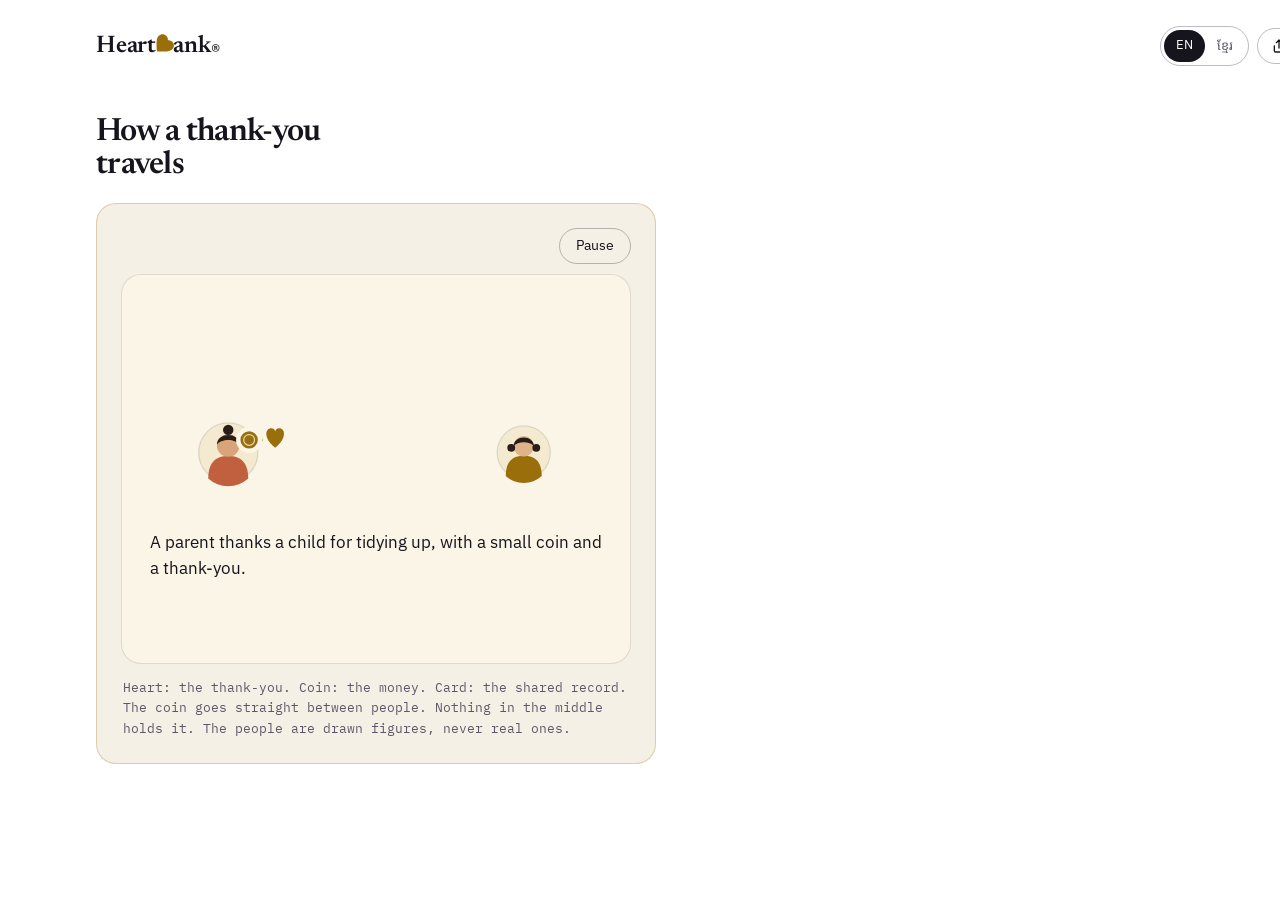
==== Explainer.html @ d4353506 "drawing: the explainer tells one family's story, ends on the app link, says the figures are drawn, a" ====
<!doctype html>
<html lang="en" data-theme="light">
<head>
<meta charset="utf-8">
<meta name="viewport" content="width=1440">
<meta name="googlebot" content="noindex,nofollow"><meta name="bingbot" content="noindex,nofollow">
<link rel="stylesheet" href="https://fonts.googleapis.com/css2?family=Newsreader:opsz,wght@6..72,500;6..72,600&family=IBM+Plex+Sans:wght@400;500;600&family=IBM+Plex+Mono:wght@400;500&family=Noto+Sans+Khmer:wght@400;500;600&display=swap">
<link rel="stylesheet" href="board.css?v=cb40500e">
<style>[hidden]{display:none!important}</style>
<title>heartbank.org landing (en, light, desk)</title>
</head>
<body>
<div class="board desk"><header><div class="wordmark">Heart<svg viewBox="0 0 24 24" aria-hidden="true"><path fill="currentColor" d="M3.9743 20.0257L3.8824 18.0670C3.5430 11.1232 3.3167 6.5411 5.9896 3.8683C8.1675 1.6904 11.5899 1.6904 13.7678 3.8683C14.9981 5.0986 15.6062 6.8523 15.4719 8.5281C17.1477 8.3938 18.9014 9.0019 20.1317 10.2322C22.3096 12.4101 22.3096 15.8325 20.1317 18.0104C17.4589 20.6833 12.8768 20.4570 5.9260 20.1247L3.9743 20.0257Z"/></svg>ank<sup>®</sup></div><div class="tools"><div class="seg"><span class="on">EN</span><span class="km">ខ្មែរ</span></div><span class="share"><svg viewBox="0 0 24 24" aria-hidden="true"><path d="M12 3v12M12 3l-4 4M12 3l4 4M5 12v7a2 2 0 0 0 2 2h10a2 2 0 0 0 2-2v-7" fill="none" stroke="currentColor" stroke-width="2" stroke-linecap="round" stroke-linejoin="round"/></svg><span class="lbl">Share</span></span></div></header><section class="intro" style="padding:24px 0 8px;display:block"><h1 class="" style="font-size:2rem">How a thank-you travels</h1><div class="art" style="max-width:560px;margin-top:20px"><figure class="exp" data-explainer data-lang="en"><div class="exp-ctl"><button type="button" class="exp-btn" data-toggle data-l-play="Play" data-l-pause="Pause" data-l-replay="Play again">Play</button></div><div class="poster"><div class="exp-stage"><svg viewBox="0 0 520 230" role="img" aria-label="A parent, a child, a grandparent and a fourth person: a coin and a heart pass between them while a shared card records the thanks."><defs><marker id="ar4" viewBox="0 0 10 10" refX="8" refY="5" markerWidth="7" markerHeight="7" orient="auto"><path d="M0 0L10 5L0 10Z" fill="var(--accent)"/></marker></defs><g transform="translate(90 172) scale(1.0)"><circle cx="0" cy="0" r="34" fill="var(--surface-2)" stroke="var(--line)" stroke-width="1.5"/><path d="M-23 30 C-23 10 -13 4 0 4 C13 4 23 10 23 30 A34 34 0 0 1 -23 30 Z" fill="#c0603f"/><circle cx="0" cy="-8" r="13" fill="#d9a47a"/><path d="M-13 -9 C-13 -24 13 -24 13 -9 C8 -16 -8 -16 -13 -9 Z" fill="#2a1d17"/><circle cx="0" cy="-26" r="6" fill="#2a1d17"/></g><g transform="translate(430 172) scale(0.9)"><circle cx="0" cy="0" r="34" fill="var(--surface-2)" stroke="var(--line)" stroke-width="1.5"/><path d="M-23 30 C-23 10 -13 4 0 4 C13 4 23 10 23 30 A34 34 0 0 1 -23 30 Z" fill="var(--accent)"/><circle cx="0" cy="-8" r="13" fill="#e0b48a"/><path d="M-13 -8 C-13 -23 13 -23 13 -8 C8 -15 -8 -15 -13 -8 Z" fill="#2a1d17"/><circle cx="-16" cy="-6" r="5" fill="#2a1d17"/><circle cx="16" cy="-6" r="5" fill="#2a1d17"/></g><g transform="translate(260 44) scale(1.0)"><circle cx="0" cy="0" r="34" fill="var(--surface-2)" stroke="var(--line)" stroke-width="1.5"/><path d="M-23 30 C-23 10 -13 4 0 4 C13 4 23 10 23 30 A34 34 0 0 1 -23 30 Z" fill="#4f7a62"/><circle cx="0" cy="-8" r="13" fill="#b98a63"/><path d="M-13 -7 C-14 -24 14 -24 13 -7 C9 -15 -9 -15 -13 -7 Z" fill="#c9c4c0"/></g><g transform="translate(480 44) scale(0.95)"><circle cx="0" cy="0" r="34" fill="var(--surface-2)" stroke="var(--line)" stroke-width="1.5"/><path d="M-23 30 C-23 10 -13 4 0 4 C13 4 23 10 23 30 A34 34 0 0 1 -23 30 Z" fill="#6b5b95"/><circle cx="0" cy="-8" r="13" fill="#c99a6e"/><path d="M-13 -9 C-13 -24 13 -24 13 -9 C8 -16 -8 -16 -13 -9 Z" fill="#2a1d17"/><circle cx="0" cy="-26" r="6" fill="#2a1d17"/></g><path d="M128 158 C190 128 330 128 392 158" fill="none" stroke="var(--accent)" stroke-width="3" stroke-linecap="round" opacity=".3" marker-end="url(#ar4)"/><g transform="translate(260 204)"><rect x="-46" y="-17" width="92" height="34" rx="8" fill="var(--bg)" stroke="var(--accent)" stroke-width="2"/><line x1="-32" y1="-4" x2="6" y2="-4" stroke="var(--accent)" stroke-width="3" stroke-linecap="round"/><line x1="-32" y1="7" x2="-8" y2="7" stroke="var(--line-strong)" stroke-width="3" stroke-linecap="round"/><path transform="translate(26 1) scale(0.85)" d="M0 8 C-9 1 -8 -7 -3 -7 C-1 -7 0 -5.5 0 -4.5 C0 -5.5 1 -7 3 -7 C8 -7 9 1 0 8Z" fill="var(--accent)"/></g><path d="M412 142 C384 112 346 84 308 62" fill="none" stroke="var(--accent)" stroke-width="3" stroke-linecap="round" opacity=".3" marker-end="url(#ar4)"/><path d="M312 44 C346 30 380 30 408 44" fill="none" stroke="var(--accent)" stroke-width="3" stroke-linecap="round" opacity="1" marker-end="url(#ar4)"/><circle cx="393" cy="44" r="15" fill="var(--surface)"/><circle cx="423" cy="41" r="15" fill="var(--surface)"/><path d="M393 34 A10 10 0 0 0 393 54 Z" fill="var(--accent)"/><path transform="translate(423 41) scale(1.5)" d="M0 8 C-9 1 -8 -7 -3 -7 C-1 -7 0 -5.5 0 -4.5 C0 -5.5 1 -7 3 -7 C8 -7 9 1 0 8Z" fill="var(--accent)"/></svg></div><template><svg viewBox="0 0 520 230" role="img" aria-label="A parent, a child, a grandparent and a fourth person: a coin and a heart pass between them while a shared card records the thanks."><defs><marker id="arA" viewBox="0 0 10 10" refX="8" refY="5" markerWidth="7" markerHeight="7" orient="auto"><path d="M0 0L10 5L0 10Z" fill="var(--accent)"/></marker></defs><g transform="translate(90 172) scale(1.0)"><circle cx="0" cy="0" r="34" fill="var(--surface-2)" stroke="var(--line)" stroke-width="1.5"/><path d="M-23 30 C-23 10 -13 4 0 4 C13 4 23 10 23 30 A34 34 0 0 1 -23 30 Z" fill="#c0603f"/><circle cx="0" cy="-8" r="13" fill="#d9a47a"/><path d="M-13 -9 C-13 -24 13 -24 13 -9 C8 -16 -8 -16 -13 -9 Z" fill="#2a1d17"/><circle cx="0" cy="-26" r="6" fill="#2a1d17"/></g><g transform="translate(430 172) scale(0.9)"><circle cx="0" cy="0" r="34" fill="var(--surface-2)" stroke="var(--line)" stroke-width="1.5"/><path d="M-23 30 C-23 10 -13 4 0 4 C13 4 23 10 23 30 A34 34 0 0 1 -23 30 Z" fill="var(--accent)"/><circle cx="0" cy="-8" r="13" fill="#e0b48a"/><path d="M-13 -8 C-13 -23 13 -23 13 -8 C8 -15 -8 -15 -13 -8 Z" fill="#2a1d17"/><circle cx="-16" cy="-6" r="5" fill="#2a1d17"/><circle cx="16" cy="-6" r="5" fill="#2a1d17"/></g><g data-id="elder" opacity="0"><g transform="translate(260 44) scale(1.0)"><circle cx="0" cy="0" r="34" fill="var(--surface-2)" stroke="var(--line)" stroke-width="1.5"/><path d="M-23 30 C-23 10 -13 4 0 4 C13 4 23 10 23 30 A34 34 0 0 1 -23 30 Z" fill="#4f7a62"/><circle cx="0" cy="-8" r="13" fill="#b98a63"/><path d="M-13 -7 C-14 -24 14 -24 13 -7 C9 -15 -9 -15 -13 -7 Z" fill="#c9c4c0"/></g></g><g data-id="friend" opacity="0"><g transform="translate(480 44) scale(0.95)"><circle cx="0" cy="0" r="34" fill="var(--surface-2)" stroke="var(--line)" stroke-width="1.5"/><path d="M-23 30 C-23 10 -13 4 0 4 C13 4 23 10 23 30 A34 34 0 0 1 -23 30 Z" fill="#6b5b95"/><circle cx="0" cy="-8" r="13" fill="#c99a6e"/><path d="M-13 -9 C-13 -24 13 -24 13 -9 C8 -16 -8 -16 -13 -9 Z" fill="#2a1d17"/><circle cx="0" cy="-26" r="6" fill="#2a1d17"/></g></g><path data-id="pA" d="M128 158 C190 128 330 128 392 158" fill="none" stroke="var(--accent)" stroke-width="3" stroke-linecap="round" marker-end="url(#arA)" opacity="0"/><path data-id="pB" d="M412 142 C384 112 346 84 308 62" fill="none" stroke="var(--accent)" stroke-width="3" stroke-linecap="round" marker-end="url(#arA)" opacity="0"/><path data-id="pC" d="M312 44 C346 30 380 30 408 44" fill="none" stroke="var(--accent)" stroke-width="3" stroke-linecap="round" marker-end="url(#arA)" opacity="0"/><g data-id="card" opacity="0" transform="translate(260 204)"><rect x="-46" y="-17" width="92" height="34" rx="8" fill="var(--bg)" stroke="var(--accent)" stroke-width="2"/><line data-id="ln1" x1="-32" y1="-4" x2="6" y2="-4" stroke="var(--accent)" stroke-width="3" stroke-linecap="round" opacity="0"/><line data-id="ln2" x1="-32" y1="7" x2="-8" y2="7" stroke="var(--line-strong)" stroke-width="3" stroke-linecap="round" opacity="0"/><g data-id="cardHeart" opacity="0" transform="translate(26 1) scale(0)"><path transform="translate(0 0) scale(1.0)" d="M0 8 C-9 1 -8 -7 -3 -7 C-1 -7 0 -5.5 0 -4.5 C0 -5.5 1 -7 3 -7 C8 -7 9 1 0 8Z" fill="var(--accent)"/></g></g><g data-id="trav1" opacity="0"><circle cx="-15" cy="0" r="15" fill="var(--surface)"/><circle cx="15" cy="-3" r="15" fill="var(--surface)"/><circle cx="-15" cy="0" r="10" fill="var(--accent)"/><circle cx="-15" cy="0" r="6.2" fill="none" stroke="var(--accent-ink)" stroke-width="1.4" opacity=".7"/><path transform="translate(15 -3) scale(1.5)" d="M0 8 C-9 1 -8 -7 -3 -7 C-1 -7 0 -5.5 0 -4.5 C0 -5.5 1 -7 3 -7 C8 -7 9 1 0 8Z" fill="var(--accent)"/></g><g data-id="trav2" opacity="0"><circle cx="-15" cy="0" r="15" fill="var(--surface)"/><circle cx="15" cy="-3" r="15" fill="var(--surface)"/><path d="M-15 -10 A10 10 0 0 0 -15 10 Z" fill="var(--accent)"/><path transform="translate(15 -3) scale(1.5)" d="M0 8 C-9 1 -8 -7 -3 -7 C-1 -7 0 -5.5 0 -4.5 C0 -5.5 1 -7 3 -7 C8 -7 9 1 0 8Z" fill="var(--accent)"/></g><path data-id="halfR" opacity="0" d="M0 -10 A10 10 0 0 1 0 10 Z" fill="var(--accent)"/></svg></template><div class="exp-caps" aria-hidden="true"><span data-cap class="">A parent thanks a child for tidying up, with a small coin and a thank-you.</span><span data-cap class="">The thanks is written in a shared record.</span><span data-cap class="">The child keeps half and passes half on to a grandparent.</span><span data-cap class="">The thanks moves on to someone new. Thanks keep moving.</span></div><a class="exp-end" data-end href="https://thank.heartbank.org/">Open B-Treasury App &rarr;</a></div><p class="note exp-legend">Heart: the thank-you. Coin: the money. Card: the shared record. The coin goes straight between people. Nothing in the middle holds it. The people are drawn figures, never real ones.</p><ol class="sr"><li>A parent thanks a child for tidying up, with a small coin and a thank-you.</li><li>The thanks is written in a shared record.</li><li>The child keeps half and passes half on to a grandparent.</li><li>The thanks moves on to someone new. Thanks keep moving.</li></ol><style>
.exp{margin:0}
.exp-stage svg{width:100%;height:auto;display:block}
.exp-caps{display:none;position:relative;min-height:3.4em;margin-top:6px}
.exp.is-live .exp-caps{display:block}
.exp-caps span{position:absolute;left:0;right:0;top:0;opacity:0;font-size:1.05rem;color:var(--ink)}
.exp-ctl{display:none;margin:0 0 10px;text-align:right}
.exp.is-live .exp-ctl{display:block}
.exp-legend{margin:14px 2px 0}
.exp-end{display:inline-block;margin-top:6px;color:var(--accent);font-weight:600;text-decoration:underline;text-underline-offset:3px}
.exp-btn{font:inherit;font-size:.85rem;color:var(--ink);background:none;border:1px solid var(--line-strong);border-radius:var(--r-pill);padding:6px 16px;cursor:pointer}
.exp .sr{position:absolute;width:1px;height:1px;overflow:hidden;clip:rect(0 0 0 0);white-space:nowrap}
@media (prefers-reduced-motion:reduce){.exp-caps,.exp-ctl{display:none!important}}
</style><script>
(function(){var root=document.querySelector('[data-explainer]');if(!root)return;
var stage=root.querySelector('.exp-stage'),tpl=root.querySelector('template'),caps=[].slice.call(root.querySelectorAll('[data-cap]')),btn=root.querySelector('[data-toggle]'),en=root.querySelector('[data-end]');
var q=new URLSearchParams(location.search),fixed=q.has('t')?parseFloat(q.get('t')):null,END=26,
reduce=window.matchMedia&&matchMedia('(prefers-reduced-motion: reduce)').matches;
if(reduce&&fixed===null)return; /* the static frame already in the markup IS the reduced-motion frame */
stage.innerHTML=tpl.innerHTML;root.classList.add('is-live');var svg=stage.firstElementChild;
var $=function(i){return svg.querySelector('[data-id="'+i+'"]')},pA=$('pA'),pB=$('pB'),pC=$('pC'),LA=pA.getTotalLength(),LB=pB.getTotalLength(),LC=pC.getTotalLength();
var cl=function(x){return x<0?0:x>1?1:x},ez=function(u){return u<.5?2*u*u:1-Math.pow(-2*u+2,2)/2},P=function(t,a,b){return ez(cl((t-a)/(b-a)))};
var pt=function(p,L,u){var s=p.getPointAtLength(L*u);return[s.x,s.y]},mv=function(e,x,y,s){e.setAttribute('transform','translate('+x+' '+y+')'+(s?' scale('+s+')':''))},op=function(e,v){e.setAttribute('opacity',v)};
var drawn=function(e,L,u,o){e.style.strokeDasharray=L;e.style.strokeDashoffset=L*(1-u);if(e.hasAttribute('marker-end'))e.setAttribute('marker-end',u>.97?'url(#arA)':'none');op(e,u>0?(o==null?1:o):0)};
var O1=pt(pA,LA,1),B0=pt(pB,LB,0),KEEP=[492,169];
var T=[[0, 6], [6, 11], [11, 18], [18, 26]];
function render(t){
 op($('elder'),P(t,11,12));op($('friend'),P(t,18,19));
 drawn(pA,LA,P(t,1,4),t<11?1:1-.7*P(t,11,12));
 drawn(pB,LB,P(t,12.5,16),t<18?1:1-.7*P(t,18,19));
 drawn(pC,LC,P(t,19,22.5));
 var tr1=$('trav1');if(t>=1&&t<12){var a=pt(pA,LA,P(t,1,4));mv(tr1,a[0],a[1]);op(tr1,1)}else op(tr1,0);
 var tr2=$('trav2'),hr=$('halfR');
 if(t>=12){var x,y;
  if(t<12.5){var u=P(t,12,12.5);x=O1[0]+(B0[0]-O1[0])*u;y=O1[1]+(B0[1]-O1[1])*u}
  else if(t<16){var b=pt(pB,LB,P(t,12.5,16));x=b[0];y=b[1]}
  else if(t<19){var e=pt(pB,LB,1);x=e[0];y=e[1]}
  else{var c=pt(pC,LC,P(t,19,22.5));x=c[0];y=c[1]}
  mv(tr2,x,y);op(tr2,1);
  var k=P(t,12.5,14),sx=O1[0]-15,sy=O1[1];mv(hr,sx+(KEEP[0]-sx)*k,sy+(KEEP[1]-sy)*k,1+.1*k);op(hr,1)}
 else{op(tr2,0);op(hr,0)}
 if(en){var v=P(t,24,25);en.style.opacity=v;en.style.visibility=v>0?'visible':'hidden'}
 op($('card'),P(t,6,7));drawn($('ln1'),38,P(t,7,8.3));drawn($('ln2'),24,P(t,8.3,9.3));
 var h=P(t,9.5,10.3),ch=$('cardHeart');ch.setAttribute('transform','translate(26 1) scale('+(.85*h)+')');op(ch,h);
 caps.forEach(function(c,i){var s=T[i],o=Math.min(P(t,s[0],s[0]+.5),i===T.length-1?1:1-P(t,s[1]-.5,s[1]));c.style.opacity=t>=s[0]&&t<=s[1]?o:0});
}
var lbl=function(k){return btn.getAttribute('data-l-'+k)};
if(fixed!==null){render(fixed);if(btn)btn.hidden=true;return}
var t0=0,raf=0,last=0,playing=false;
function tick(now){if(!playing)return;var t=(now-last)/1000+t0;if(t>=END){t=END;playing=false;btn.textContent=lbl('replay')}render(t);if(playing)raf=requestAnimationFrame(tick);else t0=t}
function start(from){t0=from;last=performance.now();playing=true;btn.textContent=lbl('pause');raf=requestAnimationFrame(tick)}
btn.addEventListener('click',function(){if(playing){playing=false;cancelAnimationFrame(raf);t0=Math.min(END,(performance.now()-last)/1000+t0);btn.textContent=lbl('play')}else start(t0>=END?0:t0)});
render(0);btn.textContent=lbl('play');
if('IntersectionObserver' in window){var io=new IntersectionObserver(function(es){if(es[0].isIntersecting&&!playing&&t0===0){start(0);io.disconnect()}},{threshold:.55});io.observe(root)}else start(0);
})();
</script></figure></div></section></div>
</body>
</html>
---- board.css ----
:root{
  --bg:#ffffff; --surface:#faf5e6; --surface-2:#f3ead0; --line:rgba(20,16,30,.12); --line-strong:rgba(20,16,30,.28);
  --ink:#16141c; --ink-dim:#5b5766; --accent:#9a6f0b; --accent-ink:#ffffff; --wash:rgba(154,111,11,.10); --edge:rgba(154,111,11,.28);
  --font-display:"Newsreader",Georgia,serif; --font-text:"IBM Plex Sans",ui-sans-serif,system-ui,sans-serif;
  --font-mono:"IBM Plex Mono",ui-monospace,Menlo,monospace; --font-khmer:"Noto Sans Khmer",sans-serif;
  --r-card:1.25rem; --r-control:1rem; --r-pill:999px;
}
[data-theme="dark"]{
  --bg:#0a0a0f; --surface:#17171d; --surface-2:#22222a; --line:rgba(255,255,255,.14); --line-strong:rgba(255,255,255,.32);
  --ink:#f4f2f8; --ink-dim:#b4b0c0; --accent:#f0b429; --accent-ink:#16141c; --wash:rgba(240,180,41,.10); --edge:rgba(240,180,41,.32);
}
*{box-sizing:border-box}
html,body{margin:0}
body{background:var(--bg);color:var(--ink);font-family:var(--font-text);font-size:16px;line-height:1.6;-webkit-font-smoothing:antialiased}
.km{font-family:var(--font-khmer),var(--font-text);line-height:1.7}
.board{width:var(--w);margin:0 auto;padding:0 var(--pad);background:var(--bg)}
.desk{--w:1440px;--pad:96px} .phone{--w:390px;--pad:20px}
header{display:flex;align-items:center;justify-content:space-between;padding:26px 0;gap:12px}
.wordmark{font-family:var(--font-display);font-weight:600;font-size:1.5rem;white-space:nowrap;letter-spacing:-.01em;
  --emblem-cap:.66em;--emblem-size:calc(var(--emblem-cap)*1.1);--emblem-box:calc(var(--emblem-size)/.7534)}
.wordmark svg{width:var(--emblem-box);height:var(--emblem-box);color:var(--accent);vertical-align:baseline;
  margin-top:calc(var(--emblem-box)*-.09312);margin-bottom:calc(var(--emblem-box)*-.15333);
  margin-left:calc(var(--emblem-box)*-.15343 + 1px);margin-right:calc(var(--emblem-box)*-.09312 - 1px)}
.wordmark sup{font-size:.72em;font-weight:500;vertical-align:-.27em;margin-left:.05em;line-height:0}
.tools{display:flex;gap:8px;align-items:center}
.seg{display:inline-flex;border:1px solid var(--line-strong);border-radius:var(--r-pill);padding:3px;font-size:.8rem}
.seg span{padding:5px 12px;border-radius:var(--r-pill);color:var(--ink-dim)}
.seg span.on{background:var(--ink);color:var(--bg)}
h1{font-family:var(--font-display);font-weight:600;letter-spacing:-.022em;line-height:1.05;margin:0}
.desk h1{font-size:4.2rem;max-width:15ch} .phone h1{font-size:2.5rem}
.km h1,h1.km{letter-spacing:0;line-height:1.35} .desk h1.km{font-size:3.3rem;max-width:18ch} .phone h1.km{font-size:2rem}
h2{font-family:var(--font-display);font-weight:600;font-size:1.9rem;letter-spacing:-.01em;margin:0 0 20px}
h2.km{font-size:1.7rem;letter-spacing:0}
.lede{color:var(--ink-dim);font-size:1.2rem;max-width:44ch;margin:22px 0 0}
.phone .lede{font-size:1.05rem}
.btn{display:inline-block;background:var(--accent);color:var(--accent-ink);border-radius:var(--r-control);padding:15px 28px;font-weight:600;font-size:1.05rem}
.note{color:var(--ink-dim);font-family:var(--font-mono);font-size:.8rem;margin:12px 0 0}
section{padding:56px 0;border-top:1px solid var(--line)}
.intro{padding:40px 0 64px;border:0}
.desk .intro{display:grid;grid-template-columns:1.1fr .9fr;gap:56px;align-items:center}
.intro .art{border:1px solid var(--edge);background:var(--wash);border-radius:var(--r-card);padding:24px}
.poster{border:1px solid var(--line);background:var(--surface);border-radius:var(--r-card);padding:28px;display:flex;flex-direction:column;gap:20px}
.poster svg{width:100%;height:auto;display:block}
.steps{display:grid;gap:14px}.desk .steps{grid-template-columns:repeat(3,1fr)}
.step{position:relative;font-size:1.05rem;color:var(--ink-dim);border:1px solid var(--line);border-radius:var(--r-card);background:var(--surface);padding:18px 18px 22px}
.step svg{width:100%;height:auto;display:block;margin-bottom:10px}
.step b{position:absolute;top:12px;left:18px;color:var(--accent);font-family:var(--font-display);font-weight:600;font-size:3rem;line-height:1}
.foot-row{display:flex;justify-content:space-between;align-items:center;gap:16px;flex-wrap:wrap;margin:0 0 22px}
.foot-row p{margin:0}
.who{font-size:1rem}
.cols{display:grid;gap:16px}.desk .cols{grid-template-columns:repeat(3,1fr);gap:24px}.desk .cols4{grid-template-columns:repeat(4,1fr);gap:20px}
.nw{white-space:nowrap}
.sm{font-size:.45em;font-weight:500;vertical-align:.75em;margin-left:.05em;line-height:0}
.spot{width:100%;height:84px;display:block;margin:0 0 14px;background:var(--wash);border-radius:var(--r-control)}
.stl{font-family:var(--font-mono);font-size:.75rem;letter-spacing:.06em;text-transform:uppercase;color:var(--ink-dim);margin:0 0 14px}
.btn2{display:inline-block;border:1px solid var(--line-strong);border-radius:var(--r-control);padding:14px 24px;font-weight:600}
.toast{display:inline-block;background:var(--ink);color:var(--bg);border-radius:var(--r-pill);padding:10px 20px;font-weight:500}
.share{display:inline-flex;align-items:center;gap:7px;border:1px solid var(--line-strong);border-radius:var(--r-pill);padding:6px 13px;font-size:.85rem;color:var(--ink)}
.share svg{width:16px;height:16px;flex:none}
.phone .share{padding:7px 9px}.phone .share .lbl{display:none}
.card{border:1px solid var(--line);border-radius:var(--r-card);padding:22px;background:var(--surface)}
.card h3{font-family:var(--font-display);font-size:1.3rem;margin:0 0 6px;font-weight:600}
.card p{margin:0;color:var(--ink-dim)}
.ben{display:grid;gap:14px;margin:0;padding:0;list-style:none}
.ben li{padding:18px 20px;border-left:3px solid var(--accent);background:var(--wash);border-radius:0 var(--r-control) var(--r-control) 0;font-size:1.1rem}
.mono{font-family:var(--font-mono)}
.tag{display:inline-block;font-family:var(--font-mono);font-size:.72rem;letter-spacing:.06em;text-transform:uppercase;border:1px dashed var(--line-strong);border-radius:var(--r-pill);padding:3px 10px;color:var(--ink-dim)}
a.link{color:var(--accent);text-decoration:underline;text-underline-offset:3px}
footer{border-top:1px solid var(--line);padding:36px 0 56px;color:var(--ink-dim);font-size:.9rem}
footer p{margin:0 0 14px}
.sb{display:grid;gap:20px}.desk .sb{grid-template-columns:repeat(2,1fr)}
.sb figure{margin:0;border:1px solid var(--line);border-radius:var(--r-card);padding:16px;background:var(--surface)}
.sb figcaption{margin-top:10px;color:var(--ink-dim);font-size:.95rem}
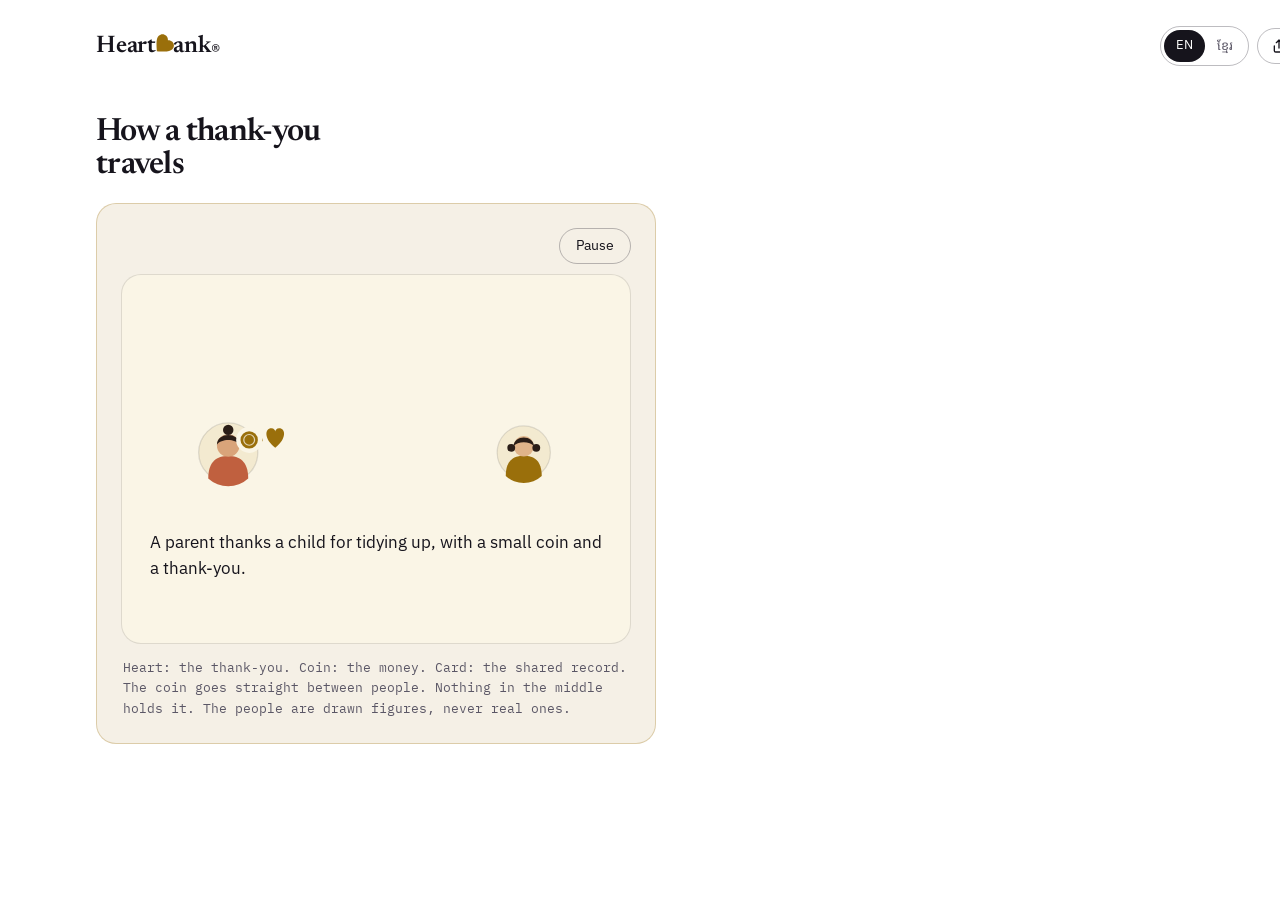
==== commit 396cde0a: "drawing: the app link and the play button share one row above the inner card; room for a three-line " ====
--- a/Explainer.html
+++ b/Explainer.html
@@ -10,16 +10,17 @@
 <title>heartbank.org landing (en, light, desk)</title>
 </head>
 <body>
-<div class="board desk"><header><div class="wordmark">Heart<svg viewBox="0 0 24 24" aria-hidden="true"><path fill="currentColor" d="M3.9743 20.0257L3.8824 18.0670C3.5430 11.1232 3.3167 6.5411 5.9896 3.8683C8.1675 1.6904 11.5899 1.6904 13.7678 3.8683C14.9981 5.0986 15.6062 6.8523 15.4719 8.5281C17.1477 8.3938 18.9014 9.0019 20.1317 10.2322C22.3096 12.4101 22.3096 15.8325 20.1317 18.0104C17.4589 20.6833 12.8768 20.4570 5.9260 20.1247L3.9743 20.0257Z"/></svg>ank<sup>®</sup></div><div class="tools"><div class="seg"><span class="on">EN</span><span class="km">ខ្មែរ</span></div><span class="share"><svg viewBox="0 0 24 24" aria-hidden="true"><path d="M12 3v12M12 3l-4 4M12 3l4 4M5 12v7a2 2 0 0 0 2 2h10a2 2 0 0 0 2-2v-7" fill="none" stroke="currentColor" stroke-width="2" stroke-linecap="round" stroke-linejoin="round"/></svg><span class="lbl">Share</span></span></div></header><section class="intro" style="padding:24px 0 8px;display:block"><h1 class="" style="font-size:2rem">How a thank-you travels</h1><div class="art" style="max-width:560px;margin-top:20px"><figure class="exp" data-explainer data-lang="en"><div class="exp-ctl"><button type="button" class="exp-btn" data-toggle data-l-play="Play" data-l-pause="Pause" data-l-replay="Play again">Play</button></div><div class="poster"><div class="exp-stage"><svg viewBox="0 0 520 230" role="img" aria-label="A parent, a child, a grandparent and a fourth person: a coin and a heart pass between them while a shared card records the thanks."><defs><marker id="ar4" viewBox="0 0 10 10" refX="8" refY="5" markerWidth="7" markerHeight="7" orient="auto"><path d="M0 0L10 5L0 10Z" fill="var(--accent)"/></marker></defs><g transform="translate(90 172) scale(1.0)"><circle cx="0" cy="0" r="34" fill="var(--surface-2)" stroke="var(--line)" stroke-width="1.5"/><path d="M-23 30 C-23 10 -13 4 0 4 C13 4 23 10 23 30 A34 34 0 0 1 -23 30 Z" fill="#c0603f"/><circle cx="0" cy="-8" r="13" fill="#d9a47a"/><path d="M-13 -9 C-13 -24 13 -24 13 -9 C8 -16 -8 -16 -13 -9 Z" fill="#2a1d17"/><circle cx="0" cy="-26" r="6" fill="#2a1d17"/></g><g transform="translate(430 172) scale(0.9)"><circle cx="0" cy="0" r="34" fill="var(--surface-2)" stroke="var(--line)" stroke-width="1.5"/><path d="M-23 30 C-23 10 -13 4 0 4 C13 4 23 10 23 30 A34 34 0 0 1 -23 30 Z" fill="var(--accent)"/><circle cx="0" cy="-8" r="13" fill="#e0b48a"/><path d="M-13 -8 C-13 -23 13 -23 13 -8 C8 -15 -8 -15 -13 -8 Z" fill="#2a1d17"/><circle cx="-16" cy="-6" r="5" fill="#2a1d17"/><circle cx="16" cy="-6" r="5" fill="#2a1d17"/></g><g transform="translate(260 44) scale(1.0)"><circle cx="0" cy="0" r="34" fill="var(--surface-2)" stroke="var(--line)" stroke-width="1.5"/><path d="M-23 30 C-23 10 -13 4 0 4 C13 4 23 10 23 30 A34 34 0 0 1 -23 30 Z" fill="#4f7a62"/><circle cx="0" cy="-8" r="13" fill="#b98a63"/><path d="M-13 -7 C-14 -24 14 -24 13 -7 C9 -15 -9 -15 -13 -7 Z" fill="#c9c4c0"/></g><g transform="translate(480 44) scale(0.95)"><circle cx="0" cy="0" r="34" fill="var(--surface-2)" stroke="var(--line)" stroke-width="1.5"/><path d="M-23 30 C-23 10 -13 4 0 4 C13 4 23 10 23 30 A34 34 0 0 1 -23 30 Z" fill="#6b5b95"/><circle cx="0" cy="-8" r="13" fill="#c99a6e"/><path d="M-13 -9 C-13 -24 13 -24 13 -9 C8 -16 -8 -16 -13 -9 Z" fill="#2a1d17"/><circle cx="0" cy="-26" r="6" fill="#2a1d17"/></g><path d="M128 158 C190 128 330 128 392 158" fill="none" stroke="var(--accent)" stroke-width="3" stroke-linecap="round" opacity=".3" marker-end="url(#ar4)"/><g transform="translate(260 204)"><rect x="-46" y="-17" width="92" height="34" rx="8" fill="var(--bg)" stroke="var(--accent)" stroke-width="2"/><line x1="-32" y1="-4" x2="6" y2="-4" stroke="var(--accent)" stroke-width="3" stroke-linecap="round"/><line x1="-32" y1="7" x2="-8" y2="7" stroke="var(--line-strong)" stroke-width="3" stroke-linecap="round"/><path transform="translate(26 1) scale(0.85)" d="M0 8 C-9 1 -8 -7 -3 -7 C-1 -7 0 -5.5 0 -4.5 C0 -5.5 1 -7 3 -7 C8 -7 9 1 0 8Z" fill="var(--accent)"/></g><path d="M412 142 C384 112 346 84 308 62" fill="none" stroke="var(--accent)" stroke-width="3" stroke-linecap="round" opacity=".3" marker-end="url(#ar4)"/><path d="M312 44 C346 30 380 30 408 44" fill="none" stroke="var(--accent)" stroke-width="3" stroke-linecap="round" opacity="1" marker-end="url(#ar4)"/><circle cx="393" cy="44" r="15" fill="var(--surface)"/><circle cx="423" cy="41" r="15" fill="var(--surface)"/><path d="M393 34 A10 10 0 0 0 393 54 Z" fill="var(--accent)"/><path transform="translate(423 41) scale(1.5)" d="M0 8 C-9 1 -8 -7 -3 -7 C-1 -7 0 -5.5 0 -4.5 C0 -5.5 1 -7 3 -7 C8 -7 9 1 0 8Z" fill="var(--accent)"/></svg></div><template><svg viewBox="0 0 520 230" role="img" aria-label="A parent, a child, a grandparent and a fourth person: a coin and a heart pass between them while a shared card records the thanks."><defs><marker id="arA" viewBox="0 0 10 10" refX="8" refY="5" markerWidth="7" markerHeight="7" orient="auto"><path d="M0 0L10 5L0 10Z" fill="var(--accent)"/></marker></defs><g transform="translate(90 172) scale(1.0)"><circle cx="0" cy="0" r="34" fill="var(--surface-2)" stroke="var(--line)" stroke-width="1.5"/><path d="M-23 30 C-23 10 -13 4 0 4 C13 4 23 10 23 30 A34 34 0 0 1 -23 30 Z" fill="#c0603f"/><circle cx="0" cy="-8" r="13" fill="#d9a47a"/><path d="M-13 -9 C-13 -24 13 -24 13 -9 C8 -16 -8 -16 -13 -9 Z" fill="#2a1d17"/><circle cx="0" cy="-26" r="6" fill="#2a1d17"/></g><g transform="translate(430 172) scale(0.9)"><circle cx="0" cy="0" r="34" fill="var(--surface-2)" stroke="var(--line)" stroke-width="1.5"/><path d="M-23 30 C-23 10 -13 4 0 4 C13 4 23 10 23 30 A34 34 0 0 1 -23 30 Z" fill="var(--accent)"/><circle cx="0" cy="-8" r="13" fill="#e0b48a"/><path d="M-13 -8 C-13 -23 13 -23 13 -8 C8 -15 -8 -15 -13 -8 Z" fill="#2a1d17"/><circle cx="-16" cy="-6" r="5" fill="#2a1d17"/><circle cx="16" cy="-6" r="5" fill="#2a1d17"/></g><g data-id="elder" opacity="0"><g transform="translate(260 44) scale(1.0)"><circle cx="0" cy="0" r="34" fill="var(--surface-2)" stroke="var(--line)" stroke-width="1.5"/><path d="M-23 30 C-23 10 -13 4 0 4 C13 4 23 10 23 30 A34 34 0 0 1 -23 30 Z" fill="#4f7a62"/><circle cx="0" cy="-8" r="13" fill="#b98a63"/><path d="M-13 -7 C-14 -24 14 -24 13 -7 C9 -15 -9 -15 -13 -7 Z" fill="#c9c4c0"/></g></g><g data-id="friend" opacity="0"><g transform="translate(480 44) scale(0.95)"><circle cx="0" cy="0" r="34" fill="var(--surface-2)" stroke="var(--line)" stroke-width="1.5"/><path d="M-23 30 C-23 10 -13 4 0 4 C13 4 23 10 23 30 A34 34 0 0 1 -23 30 Z" fill="#6b5b95"/><circle cx="0" cy="-8" r="13" fill="#c99a6e"/><path d="M-13 -9 C-13 -24 13 -24 13 -9 C8 -16 -8 -16 -13 -9 Z" fill="#2a1d17"/><circle cx="0" cy="-26" r="6" fill="#2a1d17"/></g></g><path data-id="pA" d="M128 158 C190 128 330 128 392 158" fill="none" stroke="var(--accent)" stroke-width="3" stroke-linecap="round" marker-end="url(#arA)" opacity="0"/><path data-id="pB" d="M412 142 C384 112 346 84 308 62" fill="none" stroke="var(--accent)" stroke-width="3" stroke-linecap="round" marker-end="url(#arA)" opacity="0"/><path data-id="pC" d="M312 44 C346 30 380 30 408 44" fill="none" stroke="var(--accent)" stroke-width="3" stroke-linecap="round" marker-end="url(#arA)" opacity="0"/><g data-id="card" opacity="0" transform="translate(260 204)"><rect x="-46" y="-17" width="92" height="34" rx="8" fill="var(--bg)" stroke="var(--accent)" stroke-width="2"/><line data-id="ln1" x1="-32" y1="-4" x2="6" y2="-4" stroke="var(--accent)" stroke-width="3" stroke-linecap="round" opacity="0"/><line data-id="ln2" x1="-32" y1="7" x2="-8" y2="7" stroke="var(--line-strong)" stroke-width="3" stroke-linecap="round" opacity="0"/><g data-id="cardHeart" opacity="0" transform="translate(26 1) scale(0)"><path transform="translate(0 0) scale(1.0)" d="M0 8 C-9 1 -8 -7 -3 -7 C-1 -7 0 -5.5 0 -4.5 C0 -5.5 1 -7 3 -7 C8 -7 9 1 0 8Z" fill="var(--accent)"/></g></g><g data-id="trav1" opacity="0"><circle cx="-15" cy="0" r="15" fill="var(--surface)"/><circle cx="15" cy="-3" r="15" fill="var(--surface)"/><circle cx="-15" cy="0" r="10" fill="var(--accent)"/><circle cx="-15" cy="0" r="6.2" fill="none" stroke="var(--accent-ink)" stroke-width="1.4" opacity=".7"/><path transform="translate(15 -3) scale(1.5)" d="M0 8 C-9 1 -8 -7 -3 -7 C-1 -7 0 -5.5 0 -4.5 C0 -5.5 1 -7 3 -7 C8 -7 9 1 0 8Z" fill="var(--accent)"/></g><g data-id="trav2" opacity="0"><circle cx="-15" cy="0" r="15" fill="var(--surface)"/><circle cx="15" cy="-3" r="15" fill="var(--surface)"/><path d="M-15 -10 A10 10 0 0 0 -15 10 Z" fill="var(--accent)"/><path transform="translate(15 -3) scale(1.5)" d="M0 8 C-9 1 -8 -7 -3 -7 C-1 -7 0 -5.5 0 -4.5 C0 -5.5 1 -7 3 -7 C8 -7 9 1 0 8Z" fill="var(--accent)"/></g><path data-id="halfR" opacity="0" d="M0 -10 A10 10 0 0 1 0 10 Z" fill="var(--accent)"/></svg></template><div class="exp-caps" aria-hidden="true"><span data-cap class="">A parent thanks a child for tidying up, with a small coin and a thank-you.</span><span data-cap class="">The thanks is written in a shared record.</span><span data-cap class="">The child keeps half and passes half on to a grandparent.</span><span data-cap class="">The thanks moves on to someone new. Thanks keep moving.</span></div><a class="exp-end" data-end href="https://thank.heartbank.org/">Open B-Treasury App &rarr;</a></div><p class="note exp-legend">Heart: the thank-you. Coin: the money. Card: the shared record. The coin goes straight between people. Nothing in the middle holds it. The people are drawn figures, never real ones.</p><ol class="sr"><li>A parent thanks a child for tidying up, with a small coin and a thank-you.</li><li>The thanks is written in a shared record.</li><li>The child keeps half and passes half on to a grandparent.</li><li>The thanks moves on to someone new. Thanks keep moving.</li></ol><style>
+<div class="board desk"><header><div class="wordmark">Heart<svg viewBox="0 0 24 24" aria-hidden="true"><path fill="currentColor" d="M3.9743 20.0257L3.8824 18.0670C3.5430 11.1232 3.3167 6.5411 5.9896 3.8683C8.1675 1.6904 11.5899 1.6904 13.7678 3.8683C14.9981 5.0986 15.6062 6.8523 15.4719 8.5281C17.1477 8.3938 18.9014 9.0019 20.1317 10.2322C22.3096 12.4101 22.3096 15.8325 20.1317 18.0104C17.4589 20.6833 12.8768 20.4570 5.9260 20.1247L3.9743 20.0257Z"/></svg>ank<sup>®</sup></div><div class="tools"><div class="seg"><span class="on">EN</span><span class="km">ខ្មែរ</span></div><span class="share"><svg viewBox="0 0 24 24" aria-hidden="true"><path d="M12 3v12M12 3l-4 4M12 3l4 4M5 12v7a2 2 0 0 0 2 2h10a2 2 0 0 0 2-2v-7" fill="none" stroke="currentColor" stroke-width="2" stroke-linecap="round" stroke-linejoin="round"/></svg><span class="lbl">Share</span></span></div></header><section class="intro" style="padding:24px 0 8px;display:block"><h1 class="" style="font-size:2rem">How a thank-you travels</h1><div class="art" style="max-width:560px;margin-top:20px"><figure class="exp" data-explainer data-lang="en"><div class="exp-bar"><a class="exp-end" data-end href="https://thank.heartbank.org/">Open B-Treasury App &rarr;</a><div class="exp-ctl"><button type="button" class="exp-btn" data-toggle data-l-play="Play" data-l-pause="Pause" data-l-replay="Play again">Play</button></div></div><div class="poster"><div class="exp-stage"><svg viewBox="0 0 520 230" role="img" aria-label="A parent, a child, a grandparent and a fourth person: a coin and a heart pass between them while a shared card records the thanks."><defs><marker id="ar4" viewBox="0 0 10 10" refX="8" refY="5" markerWidth="7" markerHeight="7" orient="auto"><path d="M0 0L10 5L0 10Z" fill="var(--accent)"/></marker></defs><g transform="translate(90 172) scale(1.0)"><circle cx="0" cy="0" r="34" fill="var(--surface-2)" stroke="var(--line)" stroke-width="1.5"/><path d="M-23 30 C-23 10 -13 4 0 4 C13 4 23 10 23 30 A34 34 0 0 1 -23 30 Z" fill="#c0603f"/><circle cx="0" cy="-8" r="13" fill="#d9a47a"/><path d="M-13 -9 C-13 -24 13 -24 13 -9 C8 -16 -8 -16 -13 -9 Z" fill="#2a1d17"/><circle cx="0" cy="-26" r="6" fill="#2a1d17"/></g><g transform="translate(430 172) scale(0.9)"><circle cx="0" cy="0" r="34" fill="var(--surface-2)" stroke="var(--line)" stroke-width="1.5"/><path d="M-23 30 C-23 10 -13 4 0 4 C13 4 23 10 23 30 A34 34 0 0 1 -23 30 Z" fill="var(--accent)"/><circle cx="0" cy="-8" r="13" fill="#e0b48a"/><path d="M-13 -8 C-13 -23 13 -23 13 -8 C8 -15 -8 -15 -13 -8 Z" fill="#2a1d17"/><circle cx="-16" cy="-6" r="5" fill="#2a1d17"/><circle cx="16" cy="-6" r="5" fill="#2a1d17"/></g><g transform="translate(260 44) scale(1.0)"><circle cx="0" cy="0" r="34" fill="var(--surface-2)" stroke="var(--line)" stroke-width="1.5"/><path d="M-23 30 C-23 10 -13 4 0 4 C13 4 23 10 23 30 A34 34 0 0 1 -23 30 Z" fill="#4f7a62"/><circle cx="0" cy="-8" r="13" fill="#b98a63"/><path d="M-13 -7 C-14 -24 14 -24 13 -7 C9 -15 -9 -15 -13 -7 Z" fill="#c9c4c0"/></g><g transform="translate(480 44) scale(0.95)"><circle cx="0" cy="0" r="34" fill="var(--surface-2)" stroke="var(--line)" stroke-width="1.5"/><path d="M-23 30 C-23 10 -13 4 0 4 C13 4 23 10 23 30 A34 34 0 0 1 -23 30 Z" fill="#6b5b95"/><circle cx="0" cy="-8" r="13" fill="#c99a6e"/><path d="M-13 -9 C-13 -24 13 -24 13 -9 C8 -16 -8 -16 -13 -9 Z" fill="#2a1d17"/><circle cx="0" cy="-26" r="6" fill="#2a1d17"/></g><path d="M128 158 C190 128 330 128 392 158" fill="none" stroke="var(--accent)" stroke-width="3" stroke-linecap="round" opacity=".3" marker-end="url(#ar4)"/><g transform="translate(260 204)"><rect x="-46" y="-17" width="92" height="34" rx="8" fill="var(--bg)" stroke="var(--accent)" stroke-width="2"/><line x1="-32" y1="-4" x2="6" y2="-4" stroke="var(--accent)" stroke-width="3" stroke-linecap="round"/><line x1="-32" y1="7" x2="-8" y2="7" stroke="var(--line-strong)" stroke-width="3" stroke-linecap="round"/><path transform="translate(26 1) scale(0.85)" d="M0 8 C-9 1 -8 -7 -3 -7 C-1 -7 0 -5.5 0 -4.5 C0 -5.5 1 -7 3 -7 C8 -7 9 1 0 8Z" fill="var(--accent)"/></g><path d="M412 142 C384 112 346 84 308 62" fill="none" stroke="var(--accent)" stroke-width="3" stroke-linecap="round" opacity=".3" marker-end="url(#ar4)"/><path d="M312 44 C346 30 380 30 408 44" fill="none" stroke="var(--accent)" stroke-width="3" stroke-linecap="round" opacity="1" marker-end="url(#ar4)"/><circle cx="393" cy="44" r="15" fill="var(--surface)"/><circle cx="423" cy="41" r="15" fill="var(--surface)"/><path d="M393 34 A10 10 0 0 0 393 54 Z" fill="var(--accent)"/><path transform="translate(423 41) scale(1.5)" d="M0 8 C-9 1 -8 -7 -3 -7 C-1 -7 0 -5.5 0 -4.5 C0 -5.5 1 -7 3 -7 C8 -7 9 1 0 8Z" fill="var(--accent)"/></svg></div><template><svg viewBox="0 0 520 230" role="img" aria-label="A parent, a child, a grandparent and a fourth person: a coin and a heart pass between them while a shared card records the thanks."><defs><marker id="arA" viewBox="0 0 10 10" refX="8" refY="5" markerWidth="7" markerHeight="7" orient="auto"><path d="M0 0L10 5L0 10Z" fill="var(--accent)"/></marker></defs><g transform="translate(90 172) scale(1.0)"><circle cx="0" cy="0" r="34" fill="var(--surface-2)" stroke="var(--line)" stroke-width="1.5"/><path d="M-23 30 C-23 10 -13 4 0 4 C13 4 23 10 23 30 A34 34 0 0 1 -23 30 Z" fill="#c0603f"/><circle cx="0" cy="-8" r="13" fill="#d9a47a"/><path d="M-13 -9 C-13 -24 13 -24 13 -9 C8 -16 -8 -16 -13 -9 Z" fill="#2a1d17"/><circle cx="0" cy="-26" r="6" fill="#2a1d17"/></g><g transform="translate(430 172) scale(0.9)"><circle cx="0" cy="0" r="34" fill="var(--surface-2)" stroke="var(--line)" stroke-width="1.5"/><path d="M-23 30 C-23 10 -13 4 0 4 C13 4 23 10 23 30 A34 34 0 0 1 -23 30 Z" fill="var(--accent)"/><circle cx="0" cy="-8" r="13" fill="#e0b48a"/><path d="M-13 -8 C-13 -23 13 -23 13 -8 C8 -15 -8 -15 -13 -8 Z" fill="#2a1d17"/><circle cx="-16" cy="-6" r="5" fill="#2a1d17"/><circle cx="16" cy="-6" r="5" fill="#2a1d17"/></g><g data-id="elder" opacity="0"><g transform="translate(260 44) scale(1.0)"><circle cx="0" cy="0" r="34" fill="var(--surface-2)" stroke="var(--line)" stroke-width="1.5"/><path d="M-23 30 C-23 10 -13 4 0 4 C13 4 23 10 23 30 A34 34 0 0 1 -23 30 Z" fill="#4f7a62"/><circle cx="0" cy="-8" r="13" fill="#b98a63"/><path d="M-13 -7 C-14 -24 14 -24 13 -7 C9 -15 -9 -15 -13 -7 Z" fill="#c9c4c0"/></g></g><g data-id="friend" opacity="0"><g transform="translate(480 44) scale(0.95)"><circle cx="0" cy="0" r="34" fill="var(--surface-2)" stroke="var(--line)" stroke-width="1.5"/><path d="M-23 30 C-23 10 -13 4 0 4 C13 4 23 10 23 30 A34 34 0 0 1 -23 30 Z" fill="#6b5b95"/><circle cx="0" cy="-8" r="13" fill="#c99a6e"/><path d="M-13 -9 C-13 -24 13 -24 13 -9 C8 -16 -8 -16 -13 -9 Z" fill="#2a1d17"/><circle cx="0" cy="-26" r="6" fill="#2a1d17"/></g></g><path data-id="pA" d="M128 158 C190 128 330 128 392 158" fill="none" stroke="var(--accent)" stroke-width="3" stroke-linecap="round" marker-end="url(#arA)" opacity="0"/><path data-id="pB" d="M412 142 C384 112 346 84 308 62" fill="none" stroke="var(--accent)" stroke-width="3" stroke-linecap="round" marker-end="url(#arA)" opacity="0"/><path data-id="pC" d="M312 44 C346 30 380 30 408 44" fill="none" stroke="var(--accent)" stroke-width="3" stroke-linecap="round" marker-end="url(#arA)" opacity="0"/><g data-id="card" opacity="0" transform="translate(260 204)"><rect x="-46" y="-17" width="92" height="34" rx="8" fill="var(--bg)" stroke="var(--accent)" stroke-width="2"/><line data-id="ln1" x1="-32" y1="-4" x2="6" y2="-4" stroke="var(--accent)" stroke-width="3" stroke-linecap="round" opacity="0"/><line data-id="ln2" x1="-32" y1="7" x2="-8" y2="7" stroke="var(--line-strong)" stroke-width="3" stroke-linecap="round" opacity="0"/><g data-id="cardHeart" opacity="0" transform="translate(26 1) scale(0)"><path transform="translate(0 0) scale(1.0)" d="M0 8 C-9 1 -8 -7 -3 -7 C-1 -7 0 -5.5 0 -4.5 C0 -5.5 1 -7 3 -7 C8 -7 9 1 0 8Z" fill="var(--accent)"/></g></g><g data-id="trav1" opacity="0"><circle cx="-15" cy="0" r="15" fill="var(--surface)"/><circle cx="15" cy="-3" r="15" fill="var(--surface)"/><circle cx="-15" cy="0" r="10" fill="var(--accent)"/><circle cx="-15" cy="0" r="6.2" fill="none" stroke="var(--accent-ink)" stroke-width="1.4" opacity=".7"/><path transform="translate(15 -3) scale(1.5)" d="M0 8 C-9 1 -8 -7 -3 -7 C-1 -7 0 -5.5 0 -4.5 C0 -5.5 1 -7 3 -7 C8 -7 9 1 0 8Z" fill="var(--accent)"/></g><g data-id="trav2" opacity="0"><circle cx="-15" cy="0" r="15" fill="var(--surface)"/><circle cx="15" cy="-3" r="15" fill="var(--surface)"/><path d="M-15 -10 A10 10 0 0 0 -15 10 Z" fill="var(--accent)"/><path transform="translate(15 -3) scale(1.5)" d="M0 8 C-9 1 -8 -7 -3 -7 C-1 -7 0 -5.5 0 -4.5 C0 -5.5 1 -7 3 -7 C8 -7 9 1 0 8Z" fill="var(--accent)"/></g><path data-id="halfR" opacity="0" d="M0 -10 A10 10 0 0 1 0 10 Z" fill="var(--accent)"/></svg></template><div class="exp-caps" aria-hidden="true"><span data-cap class="">A parent thanks a child for tidying up, with a small coin and a thank-you.</span><span data-cap class="">The thanks is written in a shared record.</span><span data-cap class="">The child keeps half and passes half on to a grandparent.</span><span data-cap class="">The thanks moves on to someone new. Thanks keep moving.</span></div></div><p class="note exp-legend">Heart: the thank-you. Coin: the money. Card: the shared record. The coin goes straight between people. Nothing in the middle holds it. The people are drawn figures, never real ones.</p><ol class="sr"><li>A parent thanks a child for tidying up, with a small coin and a thank-you.</li><li>The thanks is written in a shared record.</li><li>The child keeps half and passes half on to a grandparent.</li><li>The thanks moves on to someone new. Thanks keep moving.</li></ol><style>
 .exp{margin:0}
 .exp-stage svg{width:100%;height:auto;display:block}
-.exp-caps{display:none;position:relative;min-height:3.4em;margin-top:6px}
+.exp-caps{display:none;position:relative;min-height:5.4em;margin-top:6px}
 .exp.is-live .exp-caps{display:block}
 .exp-caps span{position:absolute;left:0;right:0;top:0;opacity:0;font-size:1.05rem;color:var(--ink)}
-.exp-ctl{display:none;margin:0 0 10px;text-align:right}
+.exp-bar{display:flex;justify-content:space-between;align-items:center;gap:12px;margin:0 0 10px;min-height:2.1em}
+.exp-ctl{display:none;margin:0 0 0 auto;text-align:right}
 .exp.is-live .exp-ctl{display:block}
 .exp-legend{margin:14px 2px 0}
-.exp-end{display:inline-block;margin-top:6px;color:var(--accent);font-weight:600;text-decoration:underline;text-underline-offset:3px}
+.exp-end{display:inline-block;color:var(--accent);font-weight:600;text-decoration:underline;text-underline-offset:3px}
 .exp-btn{font:inherit;font-size:.85rem;color:var(--ink);background:none;border:1px solid var(--line-strong);border-radius:var(--r-pill);padding:6px 16px;cursor:pointer}
 .exp .sr{position:absolute;width:1px;height:1px;overflow:hidden;clip:rect(0 0 0 0);white-space:nowrap}
 @media (prefers-reduced-motion:reduce){.exp-caps,.exp-ctl{display:none!important}}
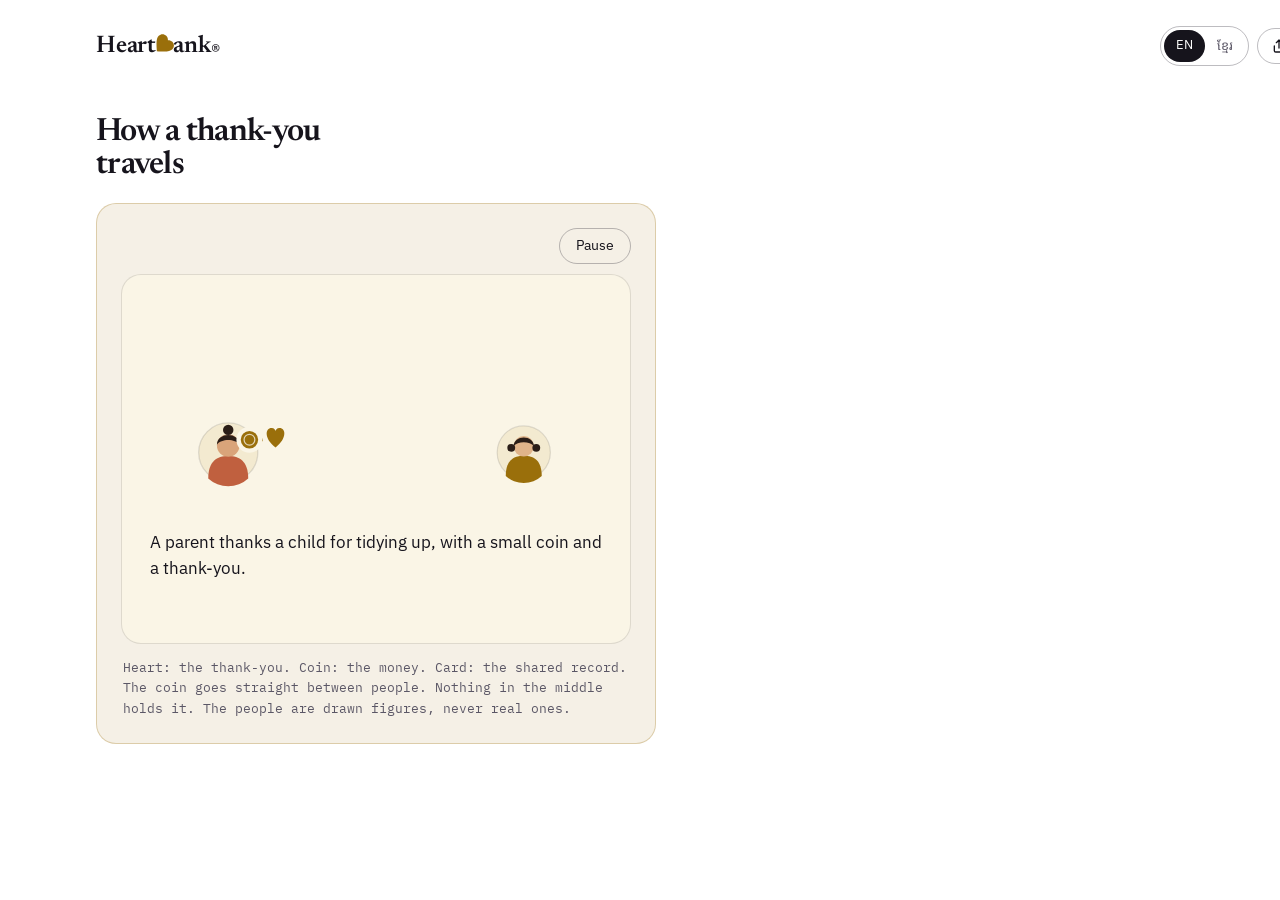
==== commit 2f7ba487: "drawing: the explainer's app link fades in as the last arrow finishes (22.5 s), so the last frame at" ====
--- a/Explainer.html
+++ b/Explainer.html
@@ -52,7 +52,7 @@
   mv(tr2,x,y);op(tr2,1);
   var k=P(t,12.5,14),sx=O1[0]-15,sy=O1[1];mv(hr,sx+(KEEP[0]-sx)*k,sy+(KEEP[1]-sy)*k,1+.1*k);op(hr,1)}
  else{op(tr2,0);op(hr,0)}
- if(en){var v=P(t,24,25);en.style.opacity=v;en.style.visibility=v>0?'visible':'hidden'}
+ if(en){var v=P(t,22.5,23.5);en.style.opacity=v;en.style.visibility=v>0?'visible':'hidden'}
  op($('card'),P(t,6,7));drawn($('ln1'),38,P(t,7,8.3));drawn($('ln2'),24,P(t,8.3,9.3));
  var h=P(t,9.5,10.3),ch=$('cardHeart');ch.setAttribute('transform','translate(26 1) scale('+(.85*h)+')');op(ch,h);
  caps.forEach(function(c,i){var s=T[i],o=Math.min(P(t,s[0],s[0]+.5),i===T.length-1?1:1-P(t,s[1]-.5,s[1]));c.style.opacity=t>=s[0]&&t<=s[1]?o:0});
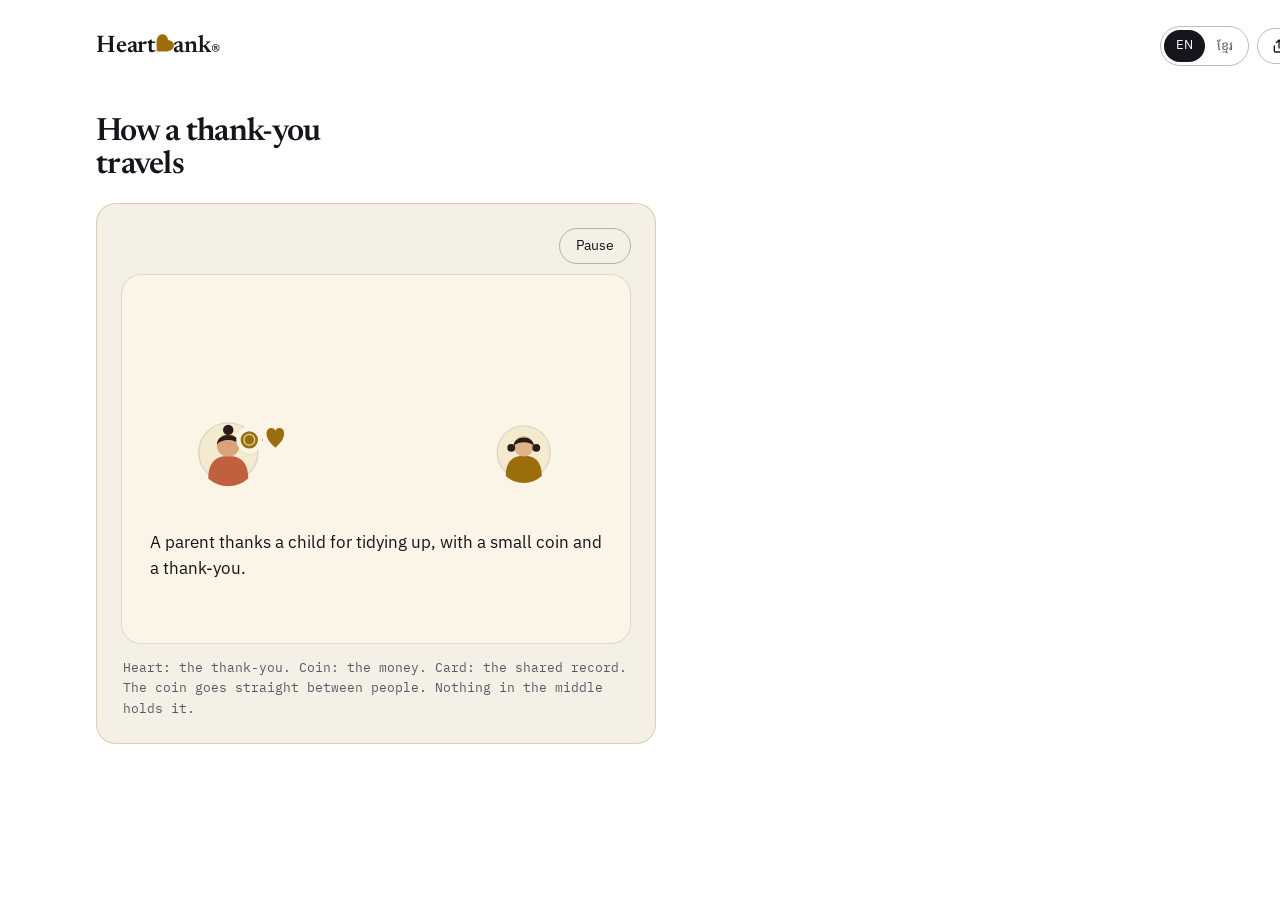
==== commit 0cdaede1: "drawing: header emblem beats; drop the drawn-figures sentence" ====
--- a/Explainer.html
+++ b/Explainer.html
@@ -10,7 +10,7 @@
 <title>heartbank.org landing (en, light, desk)</title>
 </head>
 <body>
-<div class="board desk"><header><div class="wordmark">Heart<svg viewBox="0 0 24 24" aria-hidden="true"><path fill="currentColor" d="M3.9743 20.0257L3.8824 18.0670C3.5430 11.1232 3.3167 6.5411 5.9896 3.8683C8.1675 1.6904 11.5899 1.6904 13.7678 3.8683C14.9981 5.0986 15.6062 6.8523 15.4719 8.5281C17.1477 8.3938 18.9014 9.0019 20.1317 10.2322C22.3096 12.4101 22.3096 15.8325 20.1317 18.0104C17.4589 20.6833 12.8768 20.4570 5.9260 20.1247L3.9743 20.0257Z"/></svg>ank<sup>®</sup></div><div class="tools"><div class="seg"><span class="on">EN</span><span class="km">ខ្មែរ</span></div><span class="share"><svg viewBox="0 0 24 24" aria-hidden="true"><path d="M12 3v12M12 3l-4 4M12 3l4 4M5 12v7a2 2 0 0 0 2 2h10a2 2 0 0 0 2-2v-7" fill="none" stroke="currentColor" stroke-width="2" stroke-linecap="round" stroke-linejoin="round"/></svg><span class="lbl">Share</span></span></div></header><section class="intro" style="padding:24px 0 8px;display:block"><h1 class="" style="font-size:2rem">How a thank-you travels</h1><div class="art" style="max-width:560px;margin-top:20px"><figure class="exp" data-explainer data-lang="en"><div class="exp-bar"><a class="exp-end" data-end href="https://thank.heartbank.org/">Open B-Treasury App &rarr;</a><div class="exp-ctl"><button type="button" class="exp-btn" data-toggle data-l-play="Play" data-l-pause="Pause" data-l-replay="Play again">Play</button></div></div><div class="poster"><div class="exp-stage"><svg viewBox="0 0 520 230" role="img" aria-label="A parent, a child, a grandparent and a fourth person: a coin and a heart pass between them while a shared card records the thanks."><defs><marker id="ar4" viewBox="0 0 10 10" refX="8" refY="5" markerWidth="7" markerHeight="7" orient="auto"><path d="M0 0L10 5L0 10Z" fill="var(--accent)"/></marker></defs><g transform="translate(90 172) scale(1.0)"><circle cx="0" cy="0" r="34" fill="var(--surface-2)" stroke="var(--line)" stroke-width="1.5"/><path d="M-23 30 C-23 10 -13 4 0 4 C13 4 23 10 23 30 A34 34 0 0 1 -23 30 Z" fill="#c0603f"/><circle cx="0" cy="-8" r="13" fill="#d9a47a"/><path d="M-13 -9 C-13 -24 13 -24 13 -9 C8 -16 -8 -16 -13 -9 Z" fill="#2a1d17"/><circle cx="0" cy="-26" r="6" fill="#2a1d17"/></g><g transform="translate(430 172) scale(0.9)"><circle cx="0" cy="0" r="34" fill="var(--surface-2)" stroke="var(--line)" stroke-width="1.5"/><path d="M-23 30 C-23 10 -13 4 0 4 C13 4 23 10 23 30 A34 34 0 0 1 -23 30 Z" fill="var(--accent)"/><circle cx="0" cy="-8" r="13" fill="#e0b48a"/><path d="M-13 -8 C-13 -23 13 -23 13 -8 C8 -15 -8 -15 -13 -8 Z" fill="#2a1d17"/><circle cx="-16" cy="-6" r="5" fill="#2a1d17"/><circle cx="16" cy="-6" r="5" fill="#2a1d17"/></g><g transform="translate(260 44) scale(1.0)"><circle cx="0" cy="0" r="34" fill="var(--surface-2)" stroke="var(--line)" stroke-width="1.5"/><path d="M-23 30 C-23 10 -13 4 0 4 C13 4 23 10 23 30 A34 34 0 0 1 -23 30 Z" fill="#4f7a62"/><circle cx="0" cy="-8" r="13" fill="#b98a63"/><path d="M-13 -7 C-14 -24 14 -24 13 -7 C9 -15 -9 -15 -13 -7 Z" fill="#c9c4c0"/></g><g transform="translate(480 44) scale(0.95)"><circle cx="0" cy="0" r="34" fill="var(--surface-2)" stroke="var(--line)" stroke-width="1.5"/><path d="M-23 30 C-23 10 -13 4 0 4 C13 4 23 10 23 30 A34 34 0 0 1 -23 30 Z" fill="#6b5b95"/><circle cx="0" cy="-8" r="13" fill="#c99a6e"/><path d="M-13 -9 C-13 -24 13 -24 13 -9 C8 -16 -8 -16 -13 -9 Z" fill="#2a1d17"/><circle cx="0" cy="-26" r="6" fill="#2a1d17"/></g><path d="M128 158 C190 128 330 128 392 158" fill="none" stroke="var(--accent)" stroke-width="3" stroke-linecap="round" opacity=".3" marker-end="url(#ar4)"/><g transform="translate(260 204)"><rect x="-46" y="-17" width="92" height="34" rx="8" fill="var(--bg)" stroke="var(--accent)" stroke-width="2"/><line x1="-32" y1="-4" x2="6" y2="-4" stroke="var(--accent)" stroke-width="3" stroke-linecap="round"/><line x1="-32" y1="7" x2="-8" y2="7" stroke="var(--line-strong)" stroke-width="3" stroke-linecap="round"/><path transform="translate(26 1) scale(0.85)" d="M0 8 C-9 1 -8 -7 -3 -7 C-1 -7 0 -5.5 0 -4.5 C0 -5.5 1 -7 3 -7 C8 -7 9 1 0 8Z" fill="var(--accent)"/></g><path d="M412 142 C384 112 346 84 308 62" fill="none" stroke="var(--accent)" stroke-width="3" stroke-linecap="round" opacity=".3" marker-end="url(#ar4)"/><path d="M312 44 C346 30 380 30 408 44" fill="none" stroke="var(--accent)" stroke-width="3" stroke-linecap="round" opacity="1" marker-end="url(#ar4)"/><circle cx="393" cy="44" r="15" fill="var(--surface)"/><circle cx="423" cy="41" r="15" fill="var(--surface)"/><path d="M393 34 A10 10 0 0 0 393 54 Z" fill="var(--accent)"/><path transform="translate(423 41) scale(1.5)" d="M0 8 C-9 1 -8 -7 -3 -7 C-1 -7 0 -5.5 0 -4.5 C0 -5.5 1 -7 3 -7 C8 -7 9 1 0 8Z" fill="var(--accent)"/></svg></div><template><svg viewBox="0 0 520 230" role="img" aria-label="A parent, a child, a grandparent and a fourth person: a coin and a heart pass between them while a shared card records the thanks."><defs><marker id="arA" viewBox="0 0 10 10" refX="8" refY="5" markerWidth="7" markerHeight="7" orient="auto"><path d="M0 0L10 5L0 10Z" fill="var(--accent)"/></marker></defs><g transform="translate(90 172) scale(1.0)"><circle cx="0" cy="0" r="34" fill="var(--surface-2)" stroke="var(--line)" stroke-width="1.5"/><path d="M-23 30 C-23 10 -13 4 0 4 C13 4 23 10 23 30 A34 34 0 0 1 -23 30 Z" fill="#c0603f"/><circle cx="0" cy="-8" r="13" fill="#d9a47a"/><path d="M-13 -9 C-13 -24 13 -24 13 -9 C8 -16 -8 -16 -13 -9 Z" fill="#2a1d17"/><circle cx="0" cy="-26" r="6" fill="#2a1d17"/></g><g transform="translate(430 172) scale(0.9)"><circle cx="0" cy="0" r="34" fill="var(--surface-2)" stroke="var(--line)" stroke-width="1.5"/><path d="M-23 30 C-23 10 -13 4 0 4 C13 4 23 10 23 30 A34 34 0 0 1 -23 30 Z" fill="var(--accent)"/><circle cx="0" cy="-8" r="13" fill="#e0b48a"/><path d="M-13 -8 C-13 -23 13 -23 13 -8 C8 -15 -8 -15 -13 -8 Z" fill="#2a1d17"/><circle cx="-16" cy="-6" r="5" fill="#2a1d17"/><circle cx="16" cy="-6" r="5" fill="#2a1d17"/></g><g data-id="elder" opacity="0"><g transform="translate(260 44) scale(1.0)"><circle cx="0" cy="0" r="34" fill="var(--surface-2)" stroke="var(--line)" stroke-width="1.5"/><path d="M-23 30 C-23 10 -13 4 0 4 C13 4 23 10 23 30 A34 34 0 0 1 -23 30 Z" fill="#4f7a62"/><circle cx="0" cy="-8" r="13" fill="#b98a63"/><path d="M-13 -7 C-14 -24 14 -24 13 -7 C9 -15 -9 -15 -13 -7 Z" fill="#c9c4c0"/></g></g><g data-id="friend" opacity="0"><g transform="translate(480 44) scale(0.95)"><circle cx="0" cy="0" r="34" fill="var(--surface-2)" stroke="var(--line)" stroke-width="1.5"/><path d="M-23 30 C-23 10 -13 4 0 4 C13 4 23 10 23 30 A34 34 0 0 1 -23 30 Z" fill="#6b5b95"/><circle cx="0" cy="-8" r="13" fill="#c99a6e"/><path d="M-13 -9 C-13 -24 13 -24 13 -9 C8 -16 -8 -16 -13 -9 Z" fill="#2a1d17"/><circle cx="0" cy="-26" r="6" fill="#2a1d17"/></g></g><path data-id="pA" d="M128 158 C190 128 330 128 392 158" fill="none" stroke="var(--accent)" stroke-width="3" stroke-linecap="round" marker-end="url(#arA)" opacity="0"/><path data-id="pB" d="M412 142 C384 112 346 84 308 62" fill="none" stroke="var(--accent)" stroke-width="3" stroke-linecap="round" marker-end="url(#arA)" opacity="0"/><path data-id="pC" d="M312 44 C346 30 380 30 408 44" fill="none" stroke="var(--accent)" stroke-width="3" stroke-linecap="round" marker-end="url(#arA)" opacity="0"/><g data-id="card" opacity="0" transform="translate(260 204)"><rect x="-46" y="-17" width="92" height="34" rx="8" fill="var(--bg)" stroke="var(--accent)" stroke-width="2"/><line data-id="ln1" x1="-32" y1="-4" x2="6" y2="-4" stroke="var(--accent)" stroke-width="3" stroke-linecap="round" opacity="0"/><line data-id="ln2" x1="-32" y1="7" x2="-8" y2="7" stroke="var(--line-strong)" stroke-width="3" stroke-linecap="round" opacity="0"/><g data-id="cardHeart" opacity="0" transform="translate(26 1) scale(0)"><path transform="translate(0 0) scale(1.0)" d="M0 8 C-9 1 -8 -7 -3 -7 C-1 -7 0 -5.5 0 -4.5 C0 -5.5 1 -7 3 -7 C8 -7 9 1 0 8Z" fill="var(--accent)"/></g></g><g data-id="trav1" opacity="0"><circle cx="-15" cy="0" r="15" fill="var(--surface)"/><circle cx="15" cy="-3" r="15" fill="var(--surface)"/><circle cx="-15" cy="0" r="10" fill="var(--accent)"/><circle cx="-15" cy="0" r="6.2" fill="none" stroke="var(--accent-ink)" stroke-width="1.4" opacity=".7"/><path transform="translate(15 -3) scale(1.5)" d="M0 8 C-9 1 -8 -7 -3 -7 C-1 -7 0 -5.5 0 -4.5 C0 -5.5 1 -7 3 -7 C8 -7 9 1 0 8Z" fill="var(--accent)"/></g><g data-id="trav2" opacity="0"><circle cx="-15" cy="0" r="15" fill="var(--surface)"/><circle cx="15" cy="-3" r="15" fill="var(--surface)"/><path d="M-15 -10 A10 10 0 0 0 -15 10 Z" fill="var(--accent)"/><path transform="translate(15 -3) scale(1.5)" d="M0 8 C-9 1 -8 -7 -3 -7 C-1 -7 0 -5.5 0 -4.5 C0 -5.5 1 -7 3 -7 C8 -7 9 1 0 8Z" fill="var(--accent)"/></g><path data-id="halfR" opacity="0" d="M0 -10 A10 10 0 0 1 0 10 Z" fill="var(--accent)"/></svg></template><div class="exp-caps" aria-hidden="true"><span data-cap class="">A parent thanks a child for tidying up, with a small coin and a thank-you.</span><span data-cap class="">The thanks is written in a shared record.</span><span data-cap class="">The child keeps half and passes half on to a grandparent.</span><span data-cap class="">The thanks moves on to someone new. Thanks keep moving.</span></div></div><p class="note exp-legend">Heart: the thank-you. Coin: the money. Card: the shared record. The coin goes straight between people. Nothing in the middle holds it. The people are drawn figures, never real ones.</p><ol class="sr"><li>A parent thanks a child for tidying up, with a small coin and a thank-you.</li><li>The thanks is written in a shared record.</li><li>The child keeps half and passes half on to a grandparent.</li><li>The thanks moves on to someone new. Thanks keep moving.</li></ol><style>
+<div class="board desk"><header><div class="wordmark">Heart<svg viewBox="0 0 24 24" aria-hidden="true"><path fill="currentColor" d="M3.9743 20.0257L3.8824 18.0670C3.5430 11.1232 3.3167 6.5411 5.9896 3.8683C8.1675 1.6904 11.5899 1.6904 13.7678 3.8683C14.9981 5.0986 15.6062 6.8523 15.4719 8.5281C17.1477 8.3938 18.9014 9.0019 20.1317 10.2322C22.3096 12.4101 22.3096 15.8325 20.1317 18.0104C17.4589 20.6833 12.8768 20.4570 5.9260 20.1247L3.9743 20.0257Z"/></svg>ank<sup>®</sup></div><div class="tools"><div class="seg"><span class="on">EN</span><span class="km">ខ្មែរ</span></div><span class="share"><svg viewBox="0 0 24 24" aria-hidden="true"><path d="M12 3v12M12 3l-4 4M12 3l4 4M5 12v7a2 2 0 0 0 2 2h10a2 2 0 0 0 2-2v-7" fill="none" stroke="currentColor" stroke-width="2" stroke-linecap="round" stroke-linejoin="round"/></svg><span class="lbl">Share</span></span></div></header><section class="intro" style="padding:24px 0 8px;display:block"><h1 class="" style="font-size:2rem">How a thank-you travels</h1><div class="art" style="max-width:560px;margin-top:20px"><figure class="exp" data-explainer data-lang="en"><div class="exp-bar"><a class="exp-end" data-end href="https://thank.heartbank.org/">Open B-Treasury App &rarr;</a><div class="exp-ctl"><button type="button" class="exp-btn" data-toggle data-l-play="Play" data-l-pause="Pause" data-l-replay="Play again">Play</button></div></div><div class="poster"><div class="exp-stage"><svg viewBox="0 0 520 230" role="img" aria-label="A parent, a child, a grandparent and a fourth person: a coin and a heart pass between them while a shared card records the thanks."><defs><marker id="ar4" viewBox="0 0 10 10" refX="8" refY="5" markerWidth="7" markerHeight="7" orient="auto"><path d="M0 0L10 5L0 10Z" fill="var(--accent)"/></marker></defs><g transform="translate(90 172) scale(1.0)"><circle cx="0" cy="0" r="34" fill="var(--surface-2)" stroke="var(--line)" stroke-width="1.5"/><path d="M-23 30 C-23 10 -13 4 0 4 C13 4 23 10 23 30 A34 34 0 0 1 -23 30 Z" fill="#c0603f"/><circle cx="0" cy="-8" r="13" fill="#d9a47a"/><path d="M-13 -9 C-13 -24 13 -24 13 -9 C8 -16 -8 -16 -13 -9 Z" fill="#2a1d17"/><circle cx="0" cy="-26" r="6" fill="#2a1d17"/></g><g transform="translate(430 172) scale(0.9)"><circle cx="0" cy="0" r="34" fill="var(--surface-2)" stroke="var(--line)" stroke-width="1.5"/><path d="M-23 30 C-23 10 -13 4 0 4 C13 4 23 10 23 30 A34 34 0 0 1 -23 30 Z" fill="var(--accent)"/><circle cx="0" cy="-8" r="13" fill="#e0b48a"/><path d="M-13 -8 C-13 -23 13 -23 13 -8 C8 -15 -8 -15 -13 -8 Z" fill="#2a1d17"/><circle cx="-16" cy="-6" r="5" fill="#2a1d17"/><circle cx="16" cy="-6" r="5" fill="#2a1d17"/></g><g transform="translate(260 44) scale(1.0)"><circle cx="0" cy="0" r="34" fill="var(--surface-2)" stroke="var(--line)" stroke-width="1.5"/><path d="M-23 30 C-23 10 -13 4 0 4 C13 4 23 10 23 30 A34 34 0 0 1 -23 30 Z" fill="#4f7a62"/><circle cx="0" cy="-8" r="13" fill="#b98a63"/><path d="M-13 -7 C-14 -24 14 -24 13 -7 C9 -15 -9 -15 -13 -7 Z" fill="#c9c4c0"/></g><g transform="translate(480 44) scale(0.95)"><circle cx="0" cy="0" r="34" fill="var(--surface-2)" stroke="var(--line)" stroke-width="1.5"/><path d="M-23 30 C-23 10 -13 4 0 4 C13 4 23 10 23 30 A34 34 0 0 1 -23 30 Z" fill="#6b5b95"/><circle cx="0" cy="-8" r="13" fill="#c99a6e"/><path d="M-13 -9 C-13 -24 13 -24 13 -9 C8 -16 -8 -16 -13 -9 Z" fill="#2a1d17"/><circle cx="0" cy="-26" r="6" fill="#2a1d17"/></g><path d="M128 158 C190 128 330 128 392 158" fill="none" stroke="var(--accent)" stroke-width="3" stroke-linecap="round" opacity=".3" marker-end="url(#ar4)"/><g transform="translate(260 204)"><rect x="-46" y="-17" width="92" height="34" rx="8" fill="var(--bg)" stroke="var(--accent)" stroke-width="2"/><line x1="-32" y1="-4" x2="6" y2="-4" stroke="var(--accent)" stroke-width="3" stroke-linecap="round"/><line x1="-32" y1="7" x2="-8" y2="7" stroke="var(--line-strong)" stroke-width="3" stroke-linecap="round"/><path transform="translate(26 1) scale(0.85)" d="M0 8 C-9 1 -8 -7 -3 -7 C-1 -7 0 -5.5 0 -4.5 C0 -5.5 1 -7 3 -7 C8 -7 9 1 0 8Z" fill="var(--accent)"/></g><path d="M412 142 C384 112 346 84 308 62" fill="none" stroke="var(--accent)" stroke-width="3" stroke-linecap="round" opacity=".3" marker-end="url(#ar4)"/><path d="M312 44 C346 30 380 30 408 44" fill="none" stroke="var(--accent)" stroke-width="3" stroke-linecap="round" opacity="1" marker-end="url(#ar4)"/><circle cx="393" cy="44" r="15" fill="var(--surface)"/><circle cx="423" cy="41" r="15" fill="var(--surface)"/><path d="M393 34 A10 10 0 0 0 393 54 Z" fill="var(--accent)"/><path transform="translate(423 41) scale(1.5)" d="M0 8 C-9 1 -8 -7 -3 -7 C-1 -7 0 -5.5 0 -4.5 C0 -5.5 1 -7 3 -7 C8 -7 9 1 0 8Z" fill="var(--accent)"/></svg></div><template><svg viewBox="0 0 520 230" role="img" aria-label="A parent, a child, a grandparent and a fourth person: a coin and a heart pass between them while a shared card records the thanks."><defs><marker id="arA" viewBox="0 0 10 10" refX="8" refY="5" markerWidth="7" markerHeight="7" orient="auto"><path d="M0 0L10 5L0 10Z" fill="var(--accent)"/></marker></defs><g transform="translate(90 172) scale(1.0)"><circle cx="0" cy="0" r="34" fill="var(--surface-2)" stroke="var(--line)" stroke-width="1.5"/><path d="M-23 30 C-23 10 -13 4 0 4 C13 4 23 10 23 30 A34 34 0 0 1 -23 30 Z" fill="#c0603f"/><circle cx="0" cy="-8" r="13" fill="#d9a47a"/><path d="M-13 -9 C-13 -24 13 -24 13 -9 C8 -16 -8 -16 -13 -9 Z" fill="#2a1d17"/><circle cx="0" cy="-26" r="6" fill="#2a1d17"/></g><g transform="translate(430 172) scale(0.9)"><circle cx="0" cy="0" r="34" fill="var(--surface-2)" stroke="var(--line)" stroke-width="1.5"/><path d="M-23 30 C-23 10 -13 4 0 4 C13 4 23 10 23 30 A34 34 0 0 1 -23 30 Z" fill="var(--accent)"/><circle cx="0" cy="-8" r="13" fill="#e0b48a"/><path d="M-13 -8 C-13 -23 13 -23 13 -8 C8 -15 -8 -15 -13 -8 Z" fill="#2a1d17"/><circle cx="-16" cy="-6" r="5" fill="#2a1d17"/><circle cx="16" cy="-6" r="5" fill="#2a1d17"/></g><g data-id="elder" opacity="0"><g transform="translate(260 44) scale(1.0)"><circle cx="0" cy="0" r="34" fill="var(--surface-2)" stroke="var(--line)" stroke-width="1.5"/><path d="M-23 30 C-23 10 -13 4 0 4 C13 4 23 10 23 30 A34 34 0 0 1 -23 30 Z" fill="#4f7a62"/><circle cx="0" cy="-8" r="13" fill="#b98a63"/><path d="M-13 -7 C-14 -24 14 -24 13 -7 C9 -15 -9 -15 -13 -7 Z" fill="#c9c4c0"/></g></g><g data-id="friend" opacity="0"><g transform="translate(480 44) scale(0.95)"><circle cx="0" cy="0" r="34" fill="var(--surface-2)" stroke="var(--line)" stroke-width="1.5"/><path d="M-23 30 C-23 10 -13 4 0 4 C13 4 23 10 23 30 A34 34 0 0 1 -23 30 Z" fill="#6b5b95"/><circle cx="0" cy="-8" r="13" fill="#c99a6e"/><path d="M-13 -9 C-13 -24 13 -24 13 -9 C8 -16 -8 -16 -13 -9 Z" fill="#2a1d17"/><circle cx="0" cy="-26" r="6" fill="#2a1d17"/></g></g><path data-id="pA" d="M128 158 C190 128 330 128 392 158" fill="none" stroke="var(--accent)" stroke-width="3" stroke-linecap="round" marker-end="url(#arA)" opacity="0"/><path data-id="pB" d="M412 142 C384 112 346 84 308 62" fill="none" stroke="var(--accent)" stroke-width="3" stroke-linecap="round" marker-end="url(#arA)" opacity="0"/><path data-id="pC" d="M312 44 C346 30 380 30 408 44" fill="none" stroke="var(--accent)" stroke-width="3" stroke-linecap="round" marker-end="url(#arA)" opacity="0"/><g data-id="card" opacity="0" transform="translate(260 204)"><rect x="-46" y="-17" width="92" height="34" rx="8" fill="var(--bg)" stroke="var(--accent)" stroke-width="2"/><line data-id="ln1" x1="-32" y1="-4" x2="6" y2="-4" stroke="var(--accent)" stroke-width="3" stroke-linecap="round" opacity="0"/><line data-id="ln2" x1="-32" y1="7" x2="-8" y2="7" stroke="var(--line-strong)" stroke-width="3" stroke-linecap="round" opacity="0"/><g data-id="cardHeart" opacity="0" transform="translate(26 1) scale(0)"><path transform="translate(0 0) scale(1.0)" d="M0 8 C-9 1 -8 -7 -3 -7 C-1 -7 0 -5.5 0 -4.5 C0 -5.5 1 -7 3 -7 C8 -7 9 1 0 8Z" fill="var(--accent)"/></g></g><g data-id="trav1" opacity="0"><circle cx="-15" cy="0" r="15" fill="var(--surface)"/><circle cx="15" cy="-3" r="15" fill="var(--surface)"/><circle cx="-15" cy="0" r="10" fill="var(--accent)"/><circle cx="-15" cy="0" r="6.2" fill="none" stroke="var(--accent-ink)" stroke-width="1.4" opacity=".7"/><path transform="translate(15 -3) scale(1.5)" d="M0 8 C-9 1 -8 -7 -3 -7 C-1 -7 0 -5.5 0 -4.5 C0 -5.5 1 -7 3 -7 C8 -7 9 1 0 8Z" fill="var(--accent)"/></g><g data-id="trav2" opacity="0"><circle cx="-15" cy="0" r="15" fill="var(--surface)"/><circle cx="15" cy="-3" r="15" fill="var(--surface)"/><path d="M-15 -10 A10 10 0 0 0 -15 10 Z" fill="var(--accent)"/><path transform="translate(15 -3) scale(1.5)" d="M0 8 C-9 1 -8 -7 -3 -7 C-1 -7 0 -5.5 0 -4.5 C0 -5.5 1 -7 3 -7 C8 -7 9 1 0 8Z" fill="var(--accent)"/></g><path data-id="halfR" opacity="0" d="M0 -10 A10 10 0 0 1 0 10 Z" fill="var(--accent)"/></svg></template><div class="exp-caps" aria-hidden="true"><span data-cap class="">A parent thanks a child for tidying up, with a small coin and a thank-you.</span><span data-cap class="">The thanks is written in a shared record.</span><span data-cap class="">The child keeps half and passes half on to a grandparent.</span><span data-cap class="">The thanks moves on to someone new. Thanks keep moving.</span></div></div><p class="note exp-legend">Heart: the thank-you. Coin: the money. Card: the shared record. The coin goes straight between people. Nothing in the middle holds it.</p><ol class="sr"><li>A parent thanks a child for tidying up, with a small coin and a thank-you.</li><li>The thanks is written in a shared record.</li><li>The child keeps half and passes half on to a grandparent.</li><li>The thanks moves on to someone new. Thanks keep moving.</li></ol><style>
 .exp{margin:0}
 .exp-stage svg{width:100%;height:auto;display:block}
 .exp-caps{display:none;position:relative;min-height:5.4em;margin-top:6px}
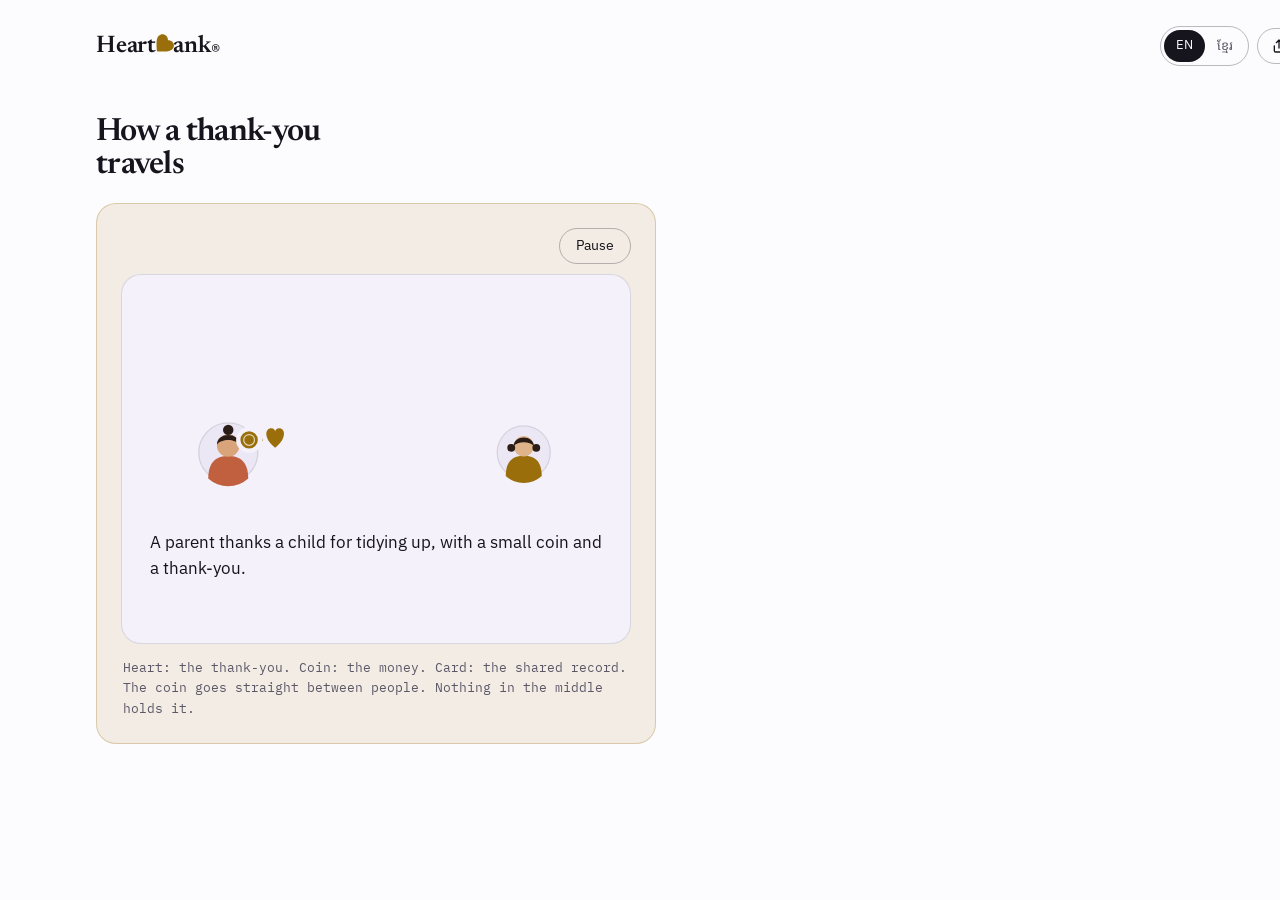
==== commit 7d263e38: "drawing: vendor the brand layer; neutrals, emblem and beat are read from it" ====
--- a/Explainer.html
+++ b/Explainer.html
@@ -5,7 +5,7 @@
 <meta name="viewport" content="width=1440">
 <meta name="googlebot" content="noindex,nofollow"><meta name="bingbot" content="noindex,nofollow">
 <link rel="stylesheet" href="https://fonts.googleapis.com/css2?family=Newsreader:opsz,wght@6..72,500;6..72,600&family=IBM+Plex+Sans:wght@400;500;600&family=IBM+Plex+Mono:wght@400;500&family=Noto+Sans+Khmer:wght@400;500;600&display=swap">
-<link rel="stylesheet" href="board.css?v=cb40500e">
+<link rel="stylesheet" href="board.css?v=a6d19623">
 <style>[hidden]{display:none!important}</style>
 <title>heartbank.org landing (en, light, desk)</title>
 </head>
--- a/board.css
+++ b/board.css
@@ -1,13 +1,16 @@
 :root{
-  --bg:#ffffff; --surface:#faf5e6; --surface-2:#f3ead0; --line:rgba(20,16,30,.12); --line-strong:rgba(20,16,30,.28);
-  --ink:#16141c; --ink-dim:#5b5766; --accent:#9a6f0b; --accent-ink:#ffffff; --wash:rgba(154,111,11,.10); --edge:rgba(154,111,11,.28);
+  --bg:#fcfbfe; --surface:#f4f1fb; --surface-2:#ebe7f5; --line:rgba(20,16,30,0.12); --line-strong:rgba(20,16,30,0.28);
+  --ink:#16141c; --ink-dim:#5b5766; --beat-duration:1.5s; --beat-delay:0s;
+  /* this surface's own: the domain's accent (the layer declares it per site) */
+  --accent:#9a6f0b; --accent-ink:#ffffff; --wash:rgba(154,111,11,.10); --edge:rgba(154,111,11,.28);
   --font-display:"Newsreader",Georgia,serif; --font-text:"IBM Plex Sans",ui-sans-serif,system-ui,sans-serif;
   --font-mono:"IBM Plex Mono",ui-monospace,Menlo,monospace; --font-khmer:"Noto Sans Khmer",sans-serif;
   --r-card:1.25rem; --r-control:1rem; --r-pill:999px;
 }
 [data-theme="dark"]{
-  --bg:#0a0a0f; --surface:#17171d; --surface-2:#22222a; --line:rgba(255,255,255,.14); --line-strong:rgba(255,255,255,.32);
-  --ink:#f4f2f8; --ink-dim:#b4b0c0; --accent:#f0b429; --accent-ink:#16141c; --wash:rgba(240,180,41,.10); --edge:rgba(240,180,41,.32);
+  --bg:#0a0a0f; --surface:#17171d; --surface-2:#1f1f27; --line:rgba(255,255,255,0.08); --line-strong:rgba(255,255,255,0.18);
+  --ink:#f5f5f7; --ink-dim:#9b9ba5;
+  --accent:#f0b429; --accent-ink:#16141c; --wash:rgba(240,180,41,.10); --edge:rgba(240,180,41,.32);
 }
 *{box-sizing:border-box}
 html,body{margin:0}
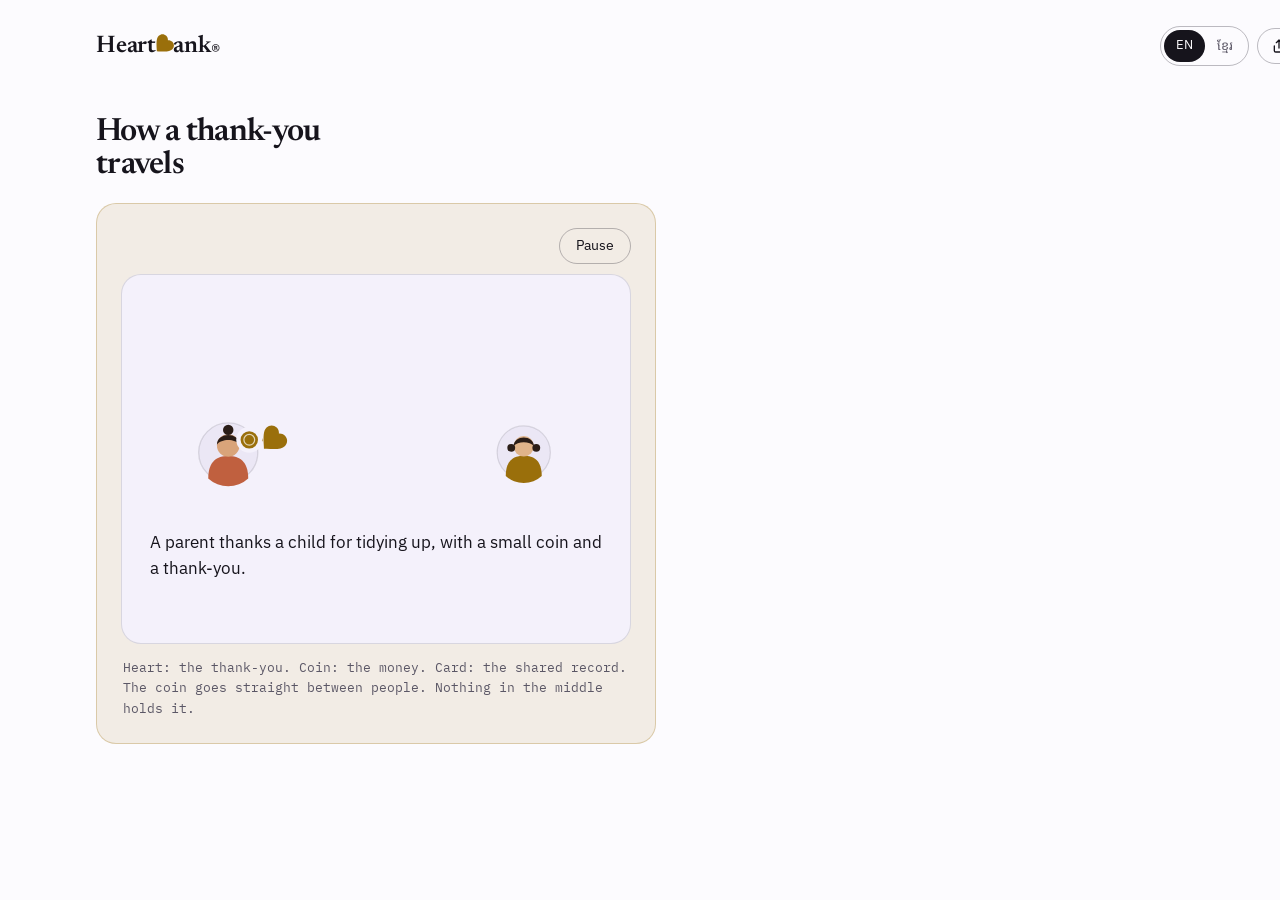
==== commit 2c22073b: "drawing: every heart is the B-Emblem" ====
--- a/Explainer.html
+++ b/Explainer.html
@@ -10,7 +10,7 @@
 <title>heartbank.org landing (en, light, desk)</title>
 </head>
 <body>
-<div class="board desk"><header><div class="wordmark">Heart<svg viewBox="0 0 24 24" aria-hidden="true"><path fill="currentColor" d="M3.9743 20.0257L3.8824 18.0670C3.5430 11.1232 3.3167 6.5411 5.9896 3.8683C8.1675 1.6904 11.5899 1.6904 13.7678 3.8683C14.9981 5.0986 15.6062 6.8523 15.4719 8.5281C17.1477 8.3938 18.9014 9.0019 20.1317 10.2322C22.3096 12.4101 22.3096 15.8325 20.1317 18.0104C17.4589 20.6833 12.8768 20.4570 5.9260 20.1247L3.9743 20.0257Z"/></svg>ank<sup>®</sup></div><div class="tools"><div class="seg"><span class="on">EN</span><span class="km">ខ្មែរ</span></div><span class="share"><svg viewBox="0 0 24 24" aria-hidden="true"><path d="M12 3v12M12 3l-4 4M12 3l4 4M5 12v7a2 2 0 0 0 2 2h10a2 2 0 0 0 2-2v-7" fill="none" stroke="currentColor" stroke-width="2" stroke-linecap="round" stroke-linejoin="round"/></svg><span class="lbl">Share</span></span></div></header><section class="intro" style="padding:24px 0 8px;display:block"><h1 class="" style="font-size:2rem">How a thank-you travels</h1><div class="art" style="max-width:560px;margin-top:20px"><figure class="exp" data-explainer data-lang="en"><div class="exp-bar"><a class="exp-end" data-end href="https://thank.heartbank.org/">Open B-Treasury App &rarr;</a><div class="exp-ctl"><button type="button" class="exp-btn" data-toggle data-l-play="Play" data-l-pause="Pause" data-l-replay="Play again">Play</button></div></div><div class="poster"><div class="exp-stage"><svg viewBox="0 0 520 230" role="img" aria-label="A parent, a child, a grandparent and a fourth person: a coin and a heart pass between them while a shared card records the thanks."><defs><marker id="ar4" viewBox="0 0 10 10" refX="8" refY="5" markerWidth="7" markerHeight="7" orient="auto"><path d="M0 0L10 5L0 10Z" fill="var(--accent)"/></marker></defs><g transform="translate(90 172) scale(1.0)"><circle cx="0" cy="0" r="34" fill="var(--surface-2)" stroke="var(--line)" stroke-width="1.5"/><path d="M-23 30 C-23 10 -13 4 0 4 C13 4 23 10 23 30 A34 34 0 0 1 -23 30 Z" fill="#c0603f"/><circle cx="0" cy="-8" r="13" fill="#d9a47a"/><path d="M-13 -9 C-13 -24 13 -24 13 -9 C8 -16 -8 -16 -13 -9 Z" fill="#2a1d17"/><circle cx="0" cy="-26" r="6" fill="#2a1d17"/></g><g transform="translate(430 172) scale(0.9)"><circle cx="0" cy="0" r="34" fill="var(--surface-2)" stroke="var(--line)" stroke-width="1.5"/><path d="M-23 30 C-23 10 -13 4 0 4 C13 4 23 10 23 30 A34 34 0 0 1 -23 30 Z" fill="var(--accent)"/><circle cx="0" cy="-8" r="13" fill="#e0b48a"/><path d="M-13 -8 C-13 -23 13 -23 13 -8 C8 -15 -8 -15 -13 -8 Z" fill="#2a1d17"/><circle cx="-16" cy="-6" r="5" fill="#2a1d17"/><circle cx="16" cy="-6" r="5" fill="#2a1d17"/></g><g transform="translate(260 44) scale(1.0)"><circle cx="0" cy="0" r="34" fill="var(--surface-2)" stroke="var(--line)" stroke-width="1.5"/><path d="M-23 30 C-23 10 -13 4 0 4 C13 4 23 10 23 30 A34 34 0 0 1 -23 30 Z" fill="#4f7a62"/><circle cx="0" cy="-8" r="13" fill="#b98a63"/><path d="M-13 -7 C-14 -24 14 -24 13 -7 C9 -15 -9 -15 -13 -7 Z" fill="#c9c4c0"/></g><g transform="translate(480 44) scale(0.95)"><circle cx="0" cy="0" r="34" fill="var(--surface-2)" stroke="var(--line)" stroke-width="1.5"/><path d="M-23 30 C-23 10 -13 4 0 4 C13 4 23 10 23 30 A34 34 0 0 1 -23 30 Z" fill="#6b5b95"/><circle cx="0" cy="-8" r="13" fill="#c99a6e"/><path d="M-13 -9 C-13 -24 13 -24 13 -9 C8 -16 -8 -16 -13 -9 Z" fill="#2a1d17"/><circle cx="0" cy="-26" r="6" fill="#2a1d17"/></g><path d="M128 158 C190 128 330 128 392 158" fill="none" stroke="var(--accent)" stroke-width="3" stroke-linecap="round" opacity=".3" marker-end="url(#ar4)"/><g transform="translate(260 204)"><rect x="-46" y="-17" width="92" height="34" rx="8" fill="var(--bg)" stroke="var(--accent)" stroke-width="2"/><line x1="-32" y1="-4" x2="6" y2="-4" stroke="var(--accent)" stroke-width="3" stroke-linecap="round"/><line x1="-32" y1="7" x2="-8" y2="7" stroke="var(--line-strong)" stroke-width="3" stroke-linecap="round"/><path transform="translate(26 1) scale(0.85)" d="M0 8 C-9 1 -8 -7 -3 -7 C-1 -7 0 -5.5 0 -4.5 C0 -5.5 1 -7 3 -7 C8 -7 9 1 0 8Z" fill="var(--accent)"/></g><path d="M412 142 C384 112 346 84 308 62" fill="none" stroke="var(--accent)" stroke-width="3" stroke-linecap="round" opacity=".3" marker-end="url(#ar4)"/><path d="M312 44 C346 30 380 30 408 44" fill="none" stroke="var(--accent)" stroke-width="3" stroke-linecap="round" opacity="1" marker-end="url(#ar4)"/><circle cx="393" cy="44" r="15" fill="var(--surface)"/><circle cx="423" cy="41" r="15" fill="var(--surface)"/><path d="M393 34 A10 10 0 0 0 393 54 Z" fill="var(--accent)"/><path transform="translate(423 41) scale(1.5)" d="M0 8 C-9 1 -8 -7 -3 -7 C-1 -7 0 -5.5 0 -4.5 C0 -5.5 1 -7 3 -7 C8 -7 9 1 0 8Z" fill="var(--accent)"/></svg></div><template><svg viewBox="0 0 520 230" role="img" aria-label="A parent, a child, a grandparent and a fourth person: a coin and a heart pass between them while a shared card records the thanks."><defs><marker id="arA" viewBox="0 0 10 10" refX="8" refY="5" markerWidth="7" markerHeight="7" orient="auto"><path d="M0 0L10 5L0 10Z" fill="var(--accent)"/></marker></defs><g transform="translate(90 172) scale(1.0)"><circle cx="0" cy="0" r="34" fill="var(--surface-2)" stroke="var(--line)" stroke-width="1.5"/><path d="M-23 30 C-23 10 -13 4 0 4 C13 4 23 10 23 30 A34 34 0 0 1 -23 30 Z" fill="#c0603f"/><circle cx="0" cy="-8" r="13" fill="#d9a47a"/><path d="M-13 -9 C-13 -24 13 -24 13 -9 C8 -16 -8 -16 -13 -9 Z" fill="#2a1d17"/><circle cx="0" cy="-26" r="6" fill="#2a1d17"/></g><g transform="translate(430 172) scale(0.9)"><circle cx="0" cy="0" r="34" fill="var(--surface-2)" stroke="var(--line)" stroke-width="1.5"/><path d="M-23 30 C-23 10 -13 4 0 4 C13 4 23 10 23 30 A34 34 0 0 1 -23 30 Z" fill="var(--accent)"/><circle cx="0" cy="-8" r="13" fill="#e0b48a"/><path d="M-13 -8 C-13 -23 13 -23 13 -8 C8 -15 -8 -15 -13 -8 Z" fill="#2a1d17"/><circle cx="-16" cy="-6" r="5" fill="#2a1d17"/><circle cx="16" cy="-6" r="5" fill="#2a1d17"/></g><g data-id="elder" opacity="0"><g transform="translate(260 44) scale(1.0)"><circle cx="0" cy="0" r="34" fill="var(--surface-2)" stroke="var(--line)" stroke-width="1.5"/><path d="M-23 30 C-23 10 -13 4 0 4 C13 4 23 10 23 30 A34 34 0 0 1 -23 30 Z" fill="#4f7a62"/><circle cx="0" cy="-8" r="13" fill="#b98a63"/><path d="M-13 -7 C-14 -24 14 -24 13 -7 C9 -15 -9 -15 -13 -7 Z" fill="#c9c4c0"/></g></g><g data-id="friend" opacity="0"><g transform="translate(480 44) scale(0.95)"><circle cx="0" cy="0" r="34" fill="var(--surface-2)" stroke="var(--line)" stroke-width="1.5"/><path d="M-23 30 C-23 10 -13 4 0 4 C13 4 23 10 23 30 A34 34 0 0 1 -23 30 Z" fill="#6b5b95"/><circle cx="0" cy="-8" r="13" fill="#c99a6e"/><path d="M-13 -9 C-13 -24 13 -24 13 -9 C8 -16 -8 -16 -13 -9 Z" fill="#2a1d17"/><circle cx="0" cy="-26" r="6" fill="#2a1d17"/></g></g><path data-id="pA" d="M128 158 C190 128 330 128 392 158" fill="none" stroke="var(--accent)" stroke-width="3" stroke-linecap="round" marker-end="url(#arA)" opacity="0"/><path data-id="pB" d="M412 142 C384 112 346 84 308 62" fill="none" stroke="var(--accent)" stroke-width="3" stroke-linecap="round" marker-end="url(#arA)" opacity="0"/><path data-id="pC" d="M312 44 C346 30 380 30 408 44" fill="none" stroke="var(--accent)" stroke-width="3" stroke-linecap="round" marker-end="url(#arA)" opacity="0"/><g data-id="card" opacity="0" transform="translate(260 204)"><rect x="-46" y="-17" width="92" height="34" rx="8" fill="var(--bg)" stroke="var(--accent)" stroke-width="2"/><line data-id="ln1" x1="-32" y1="-4" x2="6" y2="-4" stroke="var(--accent)" stroke-width="3" stroke-linecap="round" opacity="0"/><line data-id="ln2" x1="-32" y1="7" x2="-8" y2="7" stroke="var(--line-strong)" stroke-width="3" stroke-linecap="round" opacity="0"/><g data-id="cardHeart" opacity="0" transform="translate(26 1) scale(0)"><path transform="translate(0 0) scale(1.0)" d="M0 8 C-9 1 -8 -7 -3 -7 C-1 -7 0 -5.5 0 -4.5 C0 -5.5 1 -7 3 -7 C8 -7 9 1 0 8Z" fill="var(--accent)"/></g></g><g data-id="trav1" opacity="0"><circle cx="-15" cy="0" r="15" fill="var(--surface)"/><circle cx="15" cy="-3" r="15" fill="var(--surface)"/><circle cx="-15" cy="0" r="10" fill="var(--accent)"/><circle cx="-15" cy="0" r="6.2" fill="none" stroke="var(--accent-ink)" stroke-width="1.4" opacity=".7"/><path transform="translate(15 -3) scale(1.5)" d="M0 8 C-9 1 -8 -7 -3 -7 C-1 -7 0 -5.5 0 -4.5 C0 -5.5 1 -7 3 -7 C8 -7 9 1 0 8Z" fill="var(--accent)"/></g><g data-id="trav2" opacity="0"><circle cx="-15" cy="0" r="15" fill="var(--surface)"/><circle cx="15" cy="-3" r="15" fill="var(--surface)"/><path d="M-15 -10 A10 10 0 0 0 -15 10 Z" fill="var(--accent)"/><path transform="translate(15 -3) scale(1.5)" d="M0 8 C-9 1 -8 -7 -3 -7 C-1 -7 0 -5.5 0 -4.5 C0 -5.5 1 -7 3 -7 C8 -7 9 1 0 8Z" fill="var(--accent)"/></g><path data-id="halfR" opacity="0" d="M0 -10 A10 10 0 0 1 0 10 Z" fill="var(--accent)"/></svg></template><div class="exp-caps" aria-hidden="true"><span data-cap class="">A parent thanks a child for tidying up, with a small coin and a thank-you.</span><span data-cap class="">The thanks is written in a shared record.</span><span data-cap class="">The child keeps half and passes half on to a grandparent.</span><span data-cap class="">The thanks moves on to someone new. Thanks keep moving.</span></div></div><p class="note exp-legend">Heart: the thank-you. Coin: the money. Card: the shared record. The coin goes straight between people. Nothing in the middle holds it.</p><ol class="sr"><li>A parent thanks a child for tidying up, with a small coin and a thank-you.</li><li>The thanks is written in a shared record.</li><li>The child keeps half and passes half on to a grandparent.</li><li>The thanks moves on to someone new. Thanks keep moving.</li></ol><style>
+<div class="board desk"><header><div class="wordmark">Heart<svg viewBox="0 0 24 24" aria-hidden="true"><path fill="currentColor" d="M3.9743 20.0257L3.8824 18.0670C3.5430 11.1232 3.3167 6.5411 5.9896 3.8683C8.1675 1.6904 11.5899 1.6904 13.7678 3.8683C14.9981 5.0986 15.6062 6.8523 15.4719 8.5281C17.1477 8.3938 18.9014 9.0019 20.1317 10.2322C22.3096 12.4101 22.3096 15.8325 20.1317 18.0104C17.4589 20.6833 12.8768 20.4570 5.9260 20.1247L3.9743 20.0257Z"/></svg>ank<sup>®</sup></div><div class="tools"><div class="seg"><span class="on">EN</span><span class="km">ខ្មែរ</span></div><span class="share"><svg viewBox="0 0 24 24" aria-hidden="true"><path d="M12 3v12M12 3l-4 4M12 3l4 4M5 12v7a2 2 0 0 0 2 2h10a2 2 0 0 0 2-2v-7" fill="none" stroke="currentColor" stroke-width="2" stroke-linecap="round" stroke-linejoin="round"/></svg><span class="lbl">Share</span></span></div></header><section class="intro" style="padding:24px 0 8px;display:block"><h1 class="" style="font-size:2rem">How a thank-you travels</h1><div class="art" style="max-width:560px;margin-top:20px"><figure class="exp" data-explainer data-lang="en"><div class="exp-bar"><a class="exp-end" data-end href="https://thank.heartbank.org/">Open B-Treasury App &rarr;</a><div class="exp-ctl"><button type="button" class="exp-btn" data-toggle data-l-play="Play" data-l-pause="Pause" data-l-replay="Play again">Play</button></div></div><div class="poster"><div class="exp-stage"><svg viewBox="0 0 520 230" role="img" aria-label="A parent, a child, a grandparent and a fourth person: a coin and a heart pass between them while a shared card records the thanks."><defs><marker id="ar4" viewBox="0 0 10 10" refX="8" refY="5" markerWidth="7" markerHeight="7" orient="auto"><path d="M0 0L10 5L0 10Z" fill="var(--accent)"/></marker></defs><g transform="translate(90 172) scale(1.0)"><circle cx="0" cy="0" r="34" fill="var(--surface-2)" stroke="var(--line)" stroke-width="1.5"/><path d="M-23 30 C-23 10 -13 4 0 4 C13 4 23 10 23 30 A34 34 0 0 1 -23 30 Z" fill="#c0603f"/><circle cx="0" cy="-8" r="13" fill="#d9a47a"/><path d="M-13 -9 C-13 -24 13 -24 13 -9 C8 -16 -8 -16 -13 -9 Z" fill="#2a1d17"/><circle cx="0" cy="-26" r="6" fill="#2a1d17"/></g><g transform="translate(430 172) scale(0.9)"><circle cx="0" cy="0" r="34" fill="var(--surface-2)" stroke="var(--line)" stroke-width="1.5"/><path d="M-23 30 C-23 10 -13 4 0 4 C13 4 23 10 23 30 A34 34 0 0 1 -23 30 Z" fill="var(--accent)"/><circle cx="0" cy="-8" r="13" fill="#e0b48a"/><path d="M-13 -8 C-13 -23 13 -23 13 -8 C8 -15 -8 -15 -13 -8 Z" fill="#2a1d17"/><circle cx="-16" cy="-6" r="5" fill="#2a1d17"/><circle cx="16" cy="-6" r="5" fill="#2a1d17"/></g><g transform="translate(260 44) scale(1.0)"><circle cx="0" cy="0" r="34" fill="var(--surface-2)" stroke="var(--line)" stroke-width="1.5"/><path d="M-23 30 C-23 10 -13 4 0 4 C13 4 23 10 23 30 A34 34 0 0 1 -23 30 Z" fill="#4f7a62"/><circle cx="0" cy="-8" r="13" fill="#b98a63"/><path d="M-13 -7 C-14 -24 14 -24 13 -7 C9 -15 -9 -15 -13 -7 Z" fill="#c9c4c0"/></g><g transform="translate(480 44) scale(0.95)"><circle cx="0" cy="0" r="34" fill="var(--surface-2)" stroke="var(--line)" stroke-width="1.5"/><path d="M-23 30 C-23 10 -13 4 0 4 C13 4 23 10 23 30 A34 34 0 0 1 -23 30 Z" fill="#6b5b95"/><circle cx="0" cy="-8" r="13" fill="#c99a6e"/><path d="M-13 -9 C-13 -24 13 -24 13 -9 C8 -16 -8 -16 -13 -9 Z" fill="#2a1d17"/><circle cx="0" cy="-26" r="6" fill="#2a1d17"/></g><path d="M128 158 C190 128 330 128 392 158" fill="none" stroke="var(--accent)" stroke-width="3" stroke-linecap="round" opacity=".3" marker-end="url(#ar4)"/><g transform="translate(260 204)"><rect x="-46" y="-17" width="92" height="34" rx="8" fill="var(--bg)" stroke="var(--accent)" stroke-width="2"/><line x1="-32" y1="-4" x2="6" y2="-4" stroke="var(--accent)" stroke-width="3" stroke-linecap="round"/><line x1="-32" y1="7" x2="-8" y2="7" stroke="var(--line-strong)" stroke-width="3" stroke-linecap="round"/><path transform="translate(26 1) scale(0.85) translate(-12.7237 -11.2776)" d="M3.9743 20.0257L3.8824 18.0670C3.5430 11.1232 3.3167 6.5411 5.9896 3.8683C8.1675 1.6904 11.5899 1.6904 13.7678 3.8683C14.9981 5.0986 15.6062 6.8523 15.4719 8.5281C17.1477 8.3938 18.9014 9.0019 20.1317 10.2322C22.3096 12.4101 22.3096 15.8325 20.1317 18.0104C17.4589 20.6833 12.8768 20.4570 5.9260 20.1247L3.9743 20.0257Z" fill="var(--accent)"/></g><path d="M412 142 C384 112 346 84 308 62" fill="none" stroke="var(--accent)" stroke-width="3" stroke-linecap="round" opacity=".3" marker-end="url(#ar4)"/><path d="M312 44 C346 30 380 30 408 44" fill="none" stroke="var(--accent)" stroke-width="3" stroke-linecap="round" opacity="1" marker-end="url(#ar4)"/><circle cx="393" cy="44" r="15" fill="var(--surface)"/><circle cx="423" cy="41" r="15" fill="var(--surface)"/><path d="M393 34 A10 10 0 0 0 393 54 Z" fill="var(--accent)"/><path transform="translate(423 41) scale(1.5) translate(-12.7237 -11.2776)" d="M3.9743 20.0257L3.8824 18.0670C3.5430 11.1232 3.3167 6.5411 5.9896 3.8683C8.1675 1.6904 11.5899 1.6904 13.7678 3.8683C14.9981 5.0986 15.6062 6.8523 15.4719 8.5281C17.1477 8.3938 18.9014 9.0019 20.1317 10.2322C22.3096 12.4101 22.3096 15.8325 20.1317 18.0104C17.4589 20.6833 12.8768 20.4570 5.9260 20.1247L3.9743 20.0257Z" fill="var(--accent)"/></svg></div><template><svg viewBox="0 0 520 230" role="img" aria-label="A parent, a child, a grandparent and a fourth person: a coin and a heart pass between them while a shared card records the thanks."><defs><marker id="arA" viewBox="0 0 10 10" refX="8" refY="5" markerWidth="7" markerHeight="7" orient="auto"><path d="M0 0L10 5L0 10Z" fill="var(--accent)"/></marker></defs><g transform="translate(90 172) scale(1.0)"><circle cx="0" cy="0" r="34" fill="var(--surface-2)" stroke="var(--line)" stroke-width="1.5"/><path d="M-23 30 C-23 10 -13 4 0 4 C13 4 23 10 23 30 A34 34 0 0 1 -23 30 Z" fill="#c0603f"/><circle cx="0" cy="-8" r="13" fill="#d9a47a"/><path d="M-13 -9 C-13 -24 13 -24 13 -9 C8 -16 -8 -16 -13 -9 Z" fill="#2a1d17"/><circle cx="0" cy="-26" r="6" fill="#2a1d17"/></g><g transform="translate(430 172) scale(0.9)"><circle cx="0" cy="0" r="34" fill="var(--surface-2)" stroke="var(--line)" stroke-width="1.5"/><path d="M-23 30 C-23 10 -13 4 0 4 C13 4 23 10 23 30 A34 34 0 0 1 -23 30 Z" fill="var(--accent)"/><circle cx="0" cy="-8" r="13" fill="#e0b48a"/><path d="M-13 -8 C-13 -23 13 -23 13 -8 C8 -15 -8 -15 -13 -8 Z" fill="#2a1d17"/><circle cx="-16" cy="-6" r="5" fill="#2a1d17"/><circle cx="16" cy="-6" r="5" fill="#2a1d17"/></g><g data-id="elder" opacity="0"><g transform="translate(260 44) scale(1.0)"><circle cx="0" cy="0" r="34" fill="var(--surface-2)" stroke="var(--line)" stroke-width="1.5"/><path d="M-23 30 C-23 10 -13 4 0 4 C13 4 23 10 23 30 A34 34 0 0 1 -23 30 Z" fill="#4f7a62"/><circle cx="0" cy="-8" r="13" fill="#b98a63"/><path d="M-13 -7 C-14 -24 14 -24 13 -7 C9 -15 -9 -15 -13 -7 Z" fill="#c9c4c0"/></g></g><g data-id="friend" opacity="0"><g transform="translate(480 44) scale(0.95)"><circle cx="0" cy="0" r="34" fill="var(--surface-2)" stroke="var(--line)" stroke-width="1.5"/><path d="M-23 30 C-23 10 -13 4 0 4 C13 4 23 10 23 30 A34 34 0 0 1 -23 30 Z" fill="#6b5b95"/><circle cx="0" cy="-8" r="13" fill="#c99a6e"/><path d="M-13 -9 C-13 -24 13 -24 13 -9 C8 -16 -8 -16 -13 -9 Z" fill="#2a1d17"/><circle cx="0" cy="-26" r="6" fill="#2a1d17"/></g></g><path data-id="pA" d="M128 158 C190 128 330 128 392 158" fill="none" stroke="var(--accent)" stroke-width="3" stroke-linecap="round" marker-end="url(#arA)" opacity="0"/><path data-id="pB" d="M412 142 C384 112 346 84 308 62" fill="none" stroke="var(--accent)" stroke-width="3" stroke-linecap="round" marker-end="url(#arA)" opacity="0"/><path data-id="pC" d="M312 44 C346 30 380 30 408 44" fill="none" stroke="var(--accent)" stroke-width="3" stroke-linecap="round" marker-end="url(#arA)" opacity="0"/><g data-id="card" opacity="0" transform="translate(260 204)"><rect x="-46" y="-17" width="92" height="34" rx="8" fill="var(--bg)" stroke="var(--accent)" stroke-width="2"/><line data-id="ln1" x1="-32" y1="-4" x2="6" y2="-4" stroke="var(--accent)" stroke-width="3" stroke-linecap="round" opacity="0"/><line data-id="ln2" x1="-32" y1="7" x2="-8" y2="7" stroke="var(--line-strong)" stroke-width="3" stroke-linecap="round" opacity="0"/><g data-id="cardHeart" opacity="0" transform="translate(26 1) scale(0)"><path transform="translate(0 0) scale(1.0) translate(-12.7237 -11.2776)" d="M3.9743 20.0257L3.8824 18.0670C3.5430 11.1232 3.3167 6.5411 5.9896 3.8683C8.1675 1.6904 11.5899 1.6904 13.7678 3.8683C14.9981 5.0986 15.6062 6.8523 15.4719 8.5281C17.1477 8.3938 18.9014 9.0019 20.1317 10.2322C22.3096 12.4101 22.3096 15.8325 20.1317 18.0104C17.4589 20.6833 12.8768 20.4570 5.9260 20.1247L3.9743 20.0257Z" fill="var(--accent)"/></g></g><g data-id="trav1" opacity="0"><circle cx="-15" cy="0" r="15" fill="var(--surface)"/><circle cx="15" cy="-3" r="15" fill="var(--surface)"/><circle cx="-15" cy="0" r="10" fill="var(--accent)"/><circle cx="-15" cy="0" r="6.2" fill="none" stroke="var(--accent-ink)" stroke-width="1.4" opacity=".7"/><path transform="translate(15 -3) scale(1.5) translate(-12.7237 -11.2776)" d="M3.9743 20.0257L3.8824 18.0670C3.5430 11.1232 3.3167 6.5411 5.9896 3.8683C8.1675 1.6904 11.5899 1.6904 13.7678 3.8683C14.9981 5.0986 15.6062 6.8523 15.4719 8.5281C17.1477 8.3938 18.9014 9.0019 20.1317 10.2322C22.3096 12.4101 22.3096 15.8325 20.1317 18.0104C17.4589 20.6833 12.8768 20.4570 5.9260 20.1247L3.9743 20.0257Z" fill="var(--accent)"/></g><g data-id="trav2" opacity="0"><circle cx="-15" cy="0" r="15" fill="var(--surface)"/><circle cx="15" cy="-3" r="15" fill="var(--surface)"/><path d="M-15 -10 A10 10 0 0 0 -15 10 Z" fill="var(--accent)"/><path transform="translate(15 -3) scale(1.5) translate(-12.7237 -11.2776)" d="M3.9743 20.0257L3.8824 18.0670C3.5430 11.1232 3.3167 6.5411 5.9896 3.8683C8.1675 1.6904 11.5899 1.6904 13.7678 3.8683C14.9981 5.0986 15.6062 6.8523 15.4719 8.5281C17.1477 8.3938 18.9014 9.0019 20.1317 10.2322C22.3096 12.4101 22.3096 15.8325 20.1317 18.0104C17.4589 20.6833 12.8768 20.4570 5.9260 20.1247L3.9743 20.0257Z" fill="var(--accent)"/></g><path data-id="halfR" opacity="0" d="M0 -10 A10 10 0 0 1 0 10 Z" fill="var(--accent)"/></svg></template><div class="exp-caps" aria-hidden="true"><span data-cap class="">A parent thanks a child for tidying up, with a small coin and a thank-you.</span><span data-cap class="">The thanks is written in a shared record.</span><span data-cap class="">The child keeps half and passes half on to a grandparent.</span><span data-cap class="">The thanks moves on to someone new. Thanks keep moving.</span></div></div><p class="note exp-legend">Heart: the thank-you. Coin: the money. Card: the shared record. The coin goes straight between people. Nothing in the middle holds it.</p><ol class="sr"><li>A parent thanks a child for tidying up, with a small coin and a thank-you.</li><li>The thanks is written in a shared record.</li><li>The child keeps half and passes half on to a grandparent.</li><li>The thanks moves on to someone new. Thanks keep moving.</li></ol><style>
 .exp{margin:0}
 .exp-stage svg{width:100%;height:auto;display:block}
 .exp-caps{display:none;position:relative;min-height:5.4em;margin-top:6px}
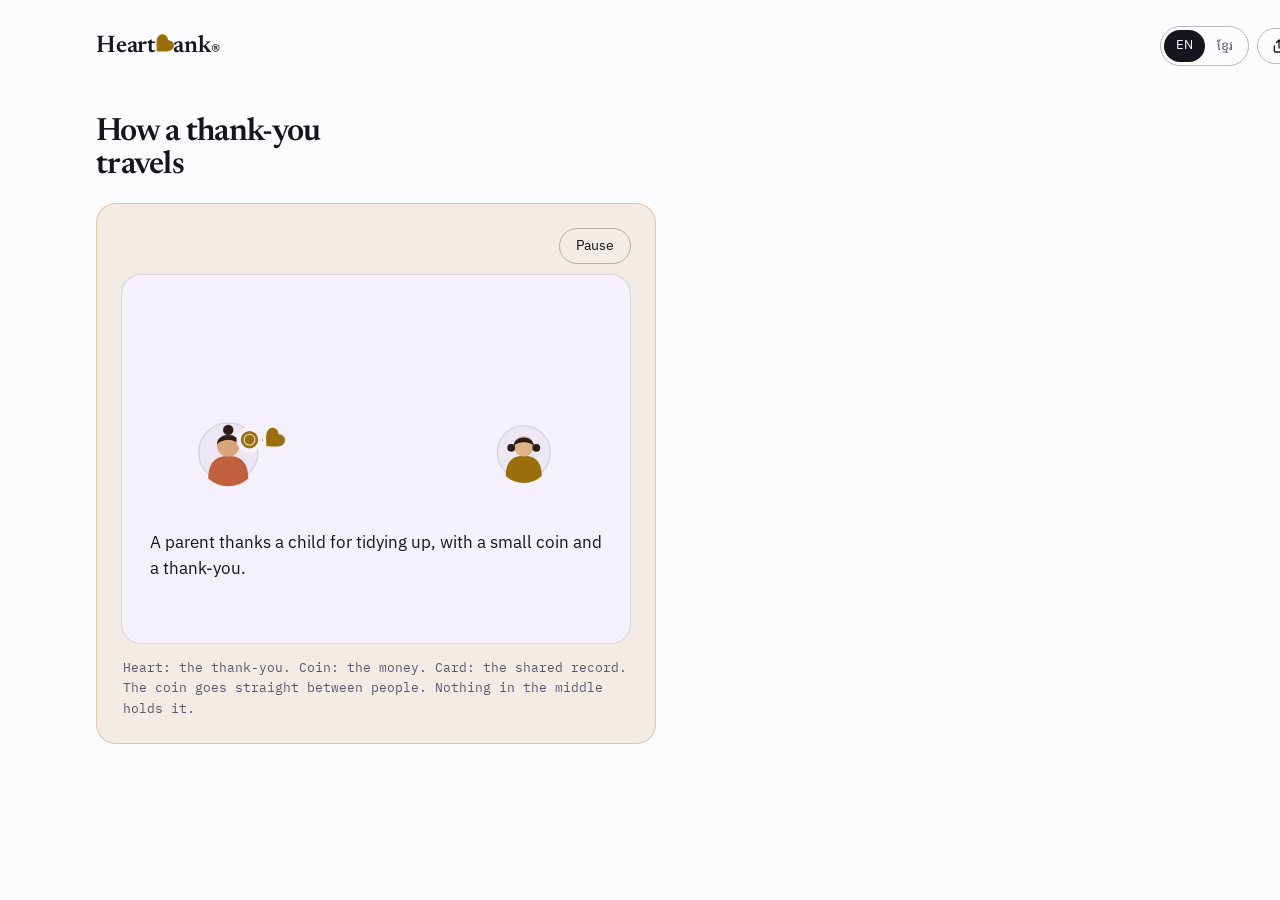
==== commit 49b52e09: "drawing: B-Emblem hearts at .8" ====
--- a/Explainer.html
+++ b/Explainer.html
@@ -10,7 +10,7 @@
 <title>heartbank.org landing (en, light, desk)</title>
 </head>
 <body>
-<div class="board desk"><header><div class="wordmark">Heart<svg viewBox="0 0 24 24" aria-hidden="true"><path fill="currentColor" d="M3.9743 20.0257L3.8824 18.0670C3.5430 11.1232 3.3167 6.5411 5.9896 3.8683C8.1675 1.6904 11.5899 1.6904 13.7678 3.8683C14.9981 5.0986 15.6062 6.8523 15.4719 8.5281C17.1477 8.3938 18.9014 9.0019 20.1317 10.2322C22.3096 12.4101 22.3096 15.8325 20.1317 18.0104C17.4589 20.6833 12.8768 20.4570 5.9260 20.1247L3.9743 20.0257Z"/></svg>ank<sup>®</sup></div><div class="tools"><div class="seg"><span class="on">EN</span><span class="km">ខ្មែរ</span></div><span class="share"><svg viewBox="0 0 24 24" aria-hidden="true"><path d="M12 3v12M12 3l-4 4M12 3l4 4M5 12v7a2 2 0 0 0 2 2h10a2 2 0 0 0 2-2v-7" fill="none" stroke="currentColor" stroke-width="2" stroke-linecap="round" stroke-linejoin="round"/></svg><span class="lbl">Share</span></span></div></header><section class="intro" style="padding:24px 0 8px;display:block"><h1 class="" style="font-size:2rem">How a thank-you travels</h1><div class="art" style="max-width:560px;margin-top:20px"><figure class="exp" data-explainer data-lang="en"><div class="exp-bar"><a class="exp-end" data-end href="https://thank.heartbank.org/">Open B-Treasury App &rarr;</a><div class="exp-ctl"><button type="button" class="exp-btn" data-toggle data-l-play="Play" data-l-pause="Pause" data-l-replay="Play again">Play</button></div></div><div class="poster"><div class="exp-stage"><svg viewBox="0 0 520 230" role="img" aria-label="A parent, a child, a grandparent and a fourth person: a coin and a heart pass between them while a shared card records the thanks."><defs><marker id="ar4" viewBox="0 0 10 10" refX="8" refY="5" markerWidth="7" markerHeight="7" orient="auto"><path d="M0 0L10 5L0 10Z" fill="var(--accent)"/></marker></defs><g transform="translate(90 172) scale(1.0)"><circle cx="0" cy="0" r="34" fill="var(--surface-2)" stroke="var(--line)" stroke-width="1.5"/><path d="M-23 30 C-23 10 -13 4 0 4 C13 4 23 10 23 30 A34 34 0 0 1 -23 30 Z" fill="#c0603f"/><circle cx="0" cy="-8" r="13" fill="#d9a47a"/><path d="M-13 -9 C-13 -24 13 -24 13 -9 C8 -16 -8 -16 -13 -9 Z" fill="#2a1d17"/><circle cx="0" cy="-26" r="6" fill="#2a1d17"/></g><g transform="translate(430 172) scale(0.9)"><circle cx="0" cy="0" r="34" fill="var(--surface-2)" stroke="var(--line)" stroke-width="1.5"/><path d="M-23 30 C-23 10 -13 4 0 4 C13 4 23 10 23 30 A34 34 0 0 1 -23 30 Z" fill="var(--accent)"/><circle cx="0" cy="-8" r="13" fill="#e0b48a"/><path d="M-13 -8 C-13 -23 13 -23 13 -8 C8 -15 -8 -15 -13 -8 Z" fill="#2a1d17"/><circle cx="-16" cy="-6" r="5" fill="#2a1d17"/><circle cx="16" cy="-6" r="5" fill="#2a1d17"/></g><g transform="translate(260 44) scale(1.0)"><circle cx="0" cy="0" r="34" fill="var(--surface-2)" stroke="var(--line)" stroke-width="1.5"/><path d="M-23 30 C-23 10 -13 4 0 4 C13 4 23 10 23 30 A34 34 0 0 1 -23 30 Z" fill="#4f7a62"/><circle cx="0" cy="-8" r="13" fill="#b98a63"/><path d="M-13 -7 C-14 -24 14 -24 13 -7 C9 -15 -9 -15 -13 -7 Z" fill="#c9c4c0"/></g><g transform="translate(480 44) scale(0.95)"><circle cx="0" cy="0" r="34" fill="var(--surface-2)" stroke="var(--line)" stroke-width="1.5"/><path d="M-23 30 C-23 10 -13 4 0 4 C13 4 23 10 23 30 A34 34 0 0 1 -23 30 Z" fill="#6b5b95"/><circle cx="0" cy="-8" r="13" fill="#c99a6e"/><path d="M-13 -9 C-13 -24 13 -24 13 -9 C8 -16 -8 -16 -13 -9 Z" fill="#2a1d17"/><circle cx="0" cy="-26" r="6" fill="#2a1d17"/></g><path d="M128 158 C190 128 330 128 392 158" fill="none" stroke="var(--accent)" stroke-width="3" stroke-linecap="round" opacity=".3" marker-end="url(#ar4)"/><g transform="translate(260 204)"><rect x="-46" y="-17" width="92" height="34" rx="8" fill="var(--bg)" stroke="var(--accent)" stroke-width="2"/><line x1="-32" y1="-4" x2="6" y2="-4" stroke="var(--accent)" stroke-width="3" stroke-linecap="round"/><line x1="-32" y1="7" x2="-8" y2="7" stroke="var(--line-strong)" stroke-width="3" stroke-linecap="round"/><path transform="translate(26 1) scale(0.85) translate(-12.7237 -11.2776)" d="M3.9743 20.0257L3.8824 18.0670C3.5430 11.1232 3.3167 6.5411 5.9896 3.8683C8.1675 1.6904 11.5899 1.6904 13.7678 3.8683C14.9981 5.0986 15.6062 6.8523 15.4719 8.5281C17.1477 8.3938 18.9014 9.0019 20.1317 10.2322C22.3096 12.4101 22.3096 15.8325 20.1317 18.0104C17.4589 20.6833 12.8768 20.4570 5.9260 20.1247L3.9743 20.0257Z" fill="var(--accent)"/></g><path d="M412 142 C384 112 346 84 308 62" fill="none" stroke="var(--accent)" stroke-width="3" stroke-linecap="round" opacity=".3" marker-end="url(#ar4)"/><path d="M312 44 C346 30 380 30 408 44" fill="none" stroke="var(--accent)" stroke-width="3" stroke-linecap="round" opacity="1" marker-end="url(#ar4)"/><circle cx="393" cy="44" r="15" fill="var(--surface)"/><circle cx="423" cy="41" r="15" fill="var(--surface)"/><path d="M393 34 A10 10 0 0 0 393 54 Z" fill="var(--accent)"/><path transform="translate(423 41) scale(1.5) translate(-12.7237 -11.2776)" d="M3.9743 20.0257L3.8824 18.0670C3.5430 11.1232 3.3167 6.5411 5.9896 3.8683C8.1675 1.6904 11.5899 1.6904 13.7678 3.8683C14.9981 5.0986 15.6062 6.8523 15.4719 8.5281C17.1477 8.3938 18.9014 9.0019 20.1317 10.2322C22.3096 12.4101 22.3096 15.8325 20.1317 18.0104C17.4589 20.6833 12.8768 20.4570 5.9260 20.1247L3.9743 20.0257Z" fill="var(--accent)"/></svg></div><template><svg viewBox="0 0 520 230" role="img" aria-label="A parent, a child, a grandparent and a fourth person: a coin and a heart pass between them while a shared card records the thanks."><defs><marker id="arA" viewBox="0 0 10 10" refX="8" refY="5" markerWidth="7" markerHeight="7" orient="auto"><path d="M0 0L10 5L0 10Z" fill="var(--accent)"/></marker></defs><g transform="translate(90 172) scale(1.0)"><circle cx="0" cy="0" r="34" fill="var(--surface-2)" stroke="var(--line)" stroke-width="1.5"/><path d="M-23 30 C-23 10 -13 4 0 4 C13 4 23 10 23 30 A34 34 0 0 1 -23 30 Z" fill="#c0603f"/><circle cx="0" cy="-8" r="13" fill="#d9a47a"/><path d="M-13 -9 C-13 -24 13 -24 13 -9 C8 -16 -8 -16 -13 -9 Z" fill="#2a1d17"/><circle cx="0" cy="-26" r="6" fill="#2a1d17"/></g><g transform="translate(430 172) scale(0.9)"><circle cx="0" cy="0" r="34" fill="var(--surface-2)" stroke="var(--line)" stroke-width="1.5"/><path d="M-23 30 C-23 10 -13 4 0 4 C13 4 23 10 23 30 A34 34 0 0 1 -23 30 Z" fill="var(--accent)"/><circle cx="0" cy="-8" r="13" fill="#e0b48a"/><path d="M-13 -8 C-13 -23 13 -23 13 -8 C8 -15 -8 -15 -13 -8 Z" fill="#2a1d17"/><circle cx="-16" cy="-6" r="5" fill="#2a1d17"/><circle cx="16" cy="-6" r="5" fill="#2a1d17"/></g><g data-id="elder" opacity="0"><g transform="translate(260 44) scale(1.0)"><circle cx="0" cy="0" r="34" fill="var(--surface-2)" stroke="var(--line)" stroke-width="1.5"/><path d="M-23 30 C-23 10 -13 4 0 4 C13 4 23 10 23 30 A34 34 0 0 1 -23 30 Z" fill="#4f7a62"/><circle cx="0" cy="-8" r="13" fill="#b98a63"/><path d="M-13 -7 C-14 -24 14 -24 13 -7 C9 -15 -9 -15 -13 -7 Z" fill="#c9c4c0"/></g></g><g data-id="friend" opacity="0"><g transform="translate(480 44) scale(0.95)"><circle cx="0" cy="0" r="34" fill="var(--surface-2)" stroke="var(--line)" stroke-width="1.5"/><path d="M-23 30 C-23 10 -13 4 0 4 C13 4 23 10 23 30 A34 34 0 0 1 -23 30 Z" fill="#6b5b95"/><circle cx="0" cy="-8" r="13" fill="#c99a6e"/><path d="M-13 -9 C-13 -24 13 -24 13 -9 C8 -16 -8 -16 -13 -9 Z" fill="#2a1d17"/><circle cx="0" cy="-26" r="6" fill="#2a1d17"/></g></g><path data-id="pA" d="M128 158 C190 128 330 128 392 158" fill="none" stroke="var(--accent)" stroke-width="3" stroke-linecap="round" marker-end="url(#arA)" opacity="0"/><path data-id="pB" d="M412 142 C384 112 346 84 308 62" fill="none" stroke="var(--accent)" stroke-width="3" stroke-linecap="round" marker-end="url(#arA)" opacity="0"/><path data-id="pC" d="M312 44 C346 30 380 30 408 44" fill="none" stroke="var(--accent)" stroke-width="3" stroke-linecap="round" marker-end="url(#arA)" opacity="0"/><g data-id="card" opacity="0" transform="translate(260 204)"><rect x="-46" y="-17" width="92" height="34" rx="8" fill="var(--bg)" stroke="var(--accent)" stroke-width="2"/><line data-id="ln1" x1="-32" y1="-4" x2="6" y2="-4" stroke="var(--accent)" stroke-width="3" stroke-linecap="round" opacity="0"/><line data-id="ln2" x1="-32" y1="7" x2="-8" y2="7" stroke="var(--line-strong)" stroke-width="3" stroke-linecap="round" opacity="0"/><g data-id="cardHeart" opacity="0" transform="translate(26 1) scale(0)"><path transform="translate(0 0) scale(1.0) translate(-12.7237 -11.2776)" d="M3.9743 20.0257L3.8824 18.0670C3.5430 11.1232 3.3167 6.5411 5.9896 3.8683C8.1675 1.6904 11.5899 1.6904 13.7678 3.8683C14.9981 5.0986 15.6062 6.8523 15.4719 8.5281C17.1477 8.3938 18.9014 9.0019 20.1317 10.2322C22.3096 12.4101 22.3096 15.8325 20.1317 18.0104C17.4589 20.6833 12.8768 20.4570 5.9260 20.1247L3.9743 20.0257Z" fill="var(--accent)"/></g></g><g data-id="trav1" opacity="0"><circle cx="-15" cy="0" r="15" fill="var(--surface)"/><circle cx="15" cy="-3" r="15" fill="var(--surface)"/><circle cx="-15" cy="0" r="10" fill="var(--accent)"/><circle cx="-15" cy="0" r="6.2" fill="none" stroke="var(--accent-ink)" stroke-width="1.4" opacity=".7"/><path transform="translate(15 -3) scale(1.5) translate(-12.7237 -11.2776)" d="M3.9743 20.0257L3.8824 18.0670C3.5430 11.1232 3.3167 6.5411 5.9896 3.8683C8.1675 1.6904 11.5899 1.6904 13.7678 3.8683C14.9981 5.0986 15.6062 6.8523 15.4719 8.5281C17.1477 8.3938 18.9014 9.0019 20.1317 10.2322C22.3096 12.4101 22.3096 15.8325 20.1317 18.0104C17.4589 20.6833 12.8768 20.4570 5.9260 20.1247L3.9743 20.0257Z" fill="var(--accent)"/></g><g data-id="trav2" opacity="0"><circle cx="-15" cy="0" r="15" fill="var(--surface)"/><circle cx="15" cy="-3" r="15" fill="var(--surface)"/><path d="M-15 -10 A10 10 0 0 0 -15 10 Z" fill="var(--accent)"/><path transform="translate(15 -3) scale(1.5) translate(-12.7237 -11.2776)" d="M3.9743 20.0257L3.8824 18.0670C3.5430 11.1232 3.3167 6.5411 5.9896 3.8683C8.1675 1.6904 11.5899 1.6904 13.7678 3.8683C14.9981 5.0986 15.6062 6.8523 15.4719 8.5281C17.1477 8.3938 18.9014 9.0019 20.1317 10.2322C22.3096 12.4101 22.3096 15.8325 20.1317 18.0104C17.4589 20.6833 12.8768 20.4570 5.9260 20.1247L3.9743 20.0257Z" fill="var(--accent)"/></g><path data-id="halfR" opacity="0" d="M0 -10 A10 10 0 0 1 0 10 Z" fill="var(--accent)"/></svg></template><div class="exp-caps" aria-hidden="true"><span data-cap class="">A parent thanks a child for tidying up, with a small coin and a thank-you.</span><span data-cap class="">The thanks is written in a shared record.</span><span data-cap class="">The child keeps half and passes half on to a grandparent.</span><span data-cap class="">The thanks moves on to someone new. Thanks keep moving.</span></div></div><p class="note exp-legend">Heart: the thank-you. Coin: the money. Card: the shared record. The coin goes straight between people. Nothing in the middle holds it.</p><ol class="sr"><li>A parent thanks a child for tidying up, with a small coin and a thank-you.</li><li>The thanks is written in a shared record.</li><li>The child keeps half and passes half on to a grandparent.</li><li>The thanks moves on to someone new. Thanks keep moving.</li></ol><style>
+<div class="board desk"><header><div class="wordmark">Heart<svg viewBox="0 0 24 24" aria-hidden="true"><path fill="currentColor" d="M3.9743 20.0257L3.8824 18.0670C3.5430 11.1232 3.3167 6.5411 5.9896 3.8683C8.1675 1.6904 11.5899 1.6904 13.7678 3.8683C14.9981 5.0986 15.6062 6.8523 15.4719 8.5281C17.1477 8.3938 18.9014 9.0019 20.1317 10.2322C22.3096 12.4101 22.3096 15.8325 20.1317 18.0104C17.4589 20.6833 12.8768 20.4570 5.9260 20.1247L3.9743 20.0257Z"/></svg>ank<sup>®</sup></div><div class="tools"><div class="seg"><span class="on">EN</span><span class="km">ខ្មែរ</span></div><span class="share"><svg viewBox="0 0 24 24" aria-hidden="true"><path d="M12 3v12M12 3l-4 4M12 3l4 4M5 12v7a2 2 0 0 0 2 2h10a2 2 0 0 0 2-2v-7" fill="none" stroke="currentColor" stroke-width="2" stroke-linecap="round" stroke-linejoin="round"/></svg><span class="lbl">Share</span></span></div></header><section class="intro" style="padding:24px 0 8px;display:block"><h1 class="" style="font-size:2rem">How a thank-you travels</h1><div class="art" style="max-width:560px;margin-top:20px"><figure class="exp" data-explainer data-lang="en"><div class="exp-bar"><a class="exp-end" data-end href="https://thank.heartbank.org/">Open B-Treasury App &rarr;</a><div class="exp-ctl"><button type="button" class="exp-btn" data-toggle data-l-play="Play" data-l-pause="Pause" data-l-replay="Play again">Play</button></div></div><div class="poster"><div class="exp-stage"><svg viewBox="0 0 520 230" role="img" aria-label="A parent, a child, a grandparent and a fourth person: a coin and a heart pass between them while a shared card records the thanks."><defs><marker id="ar4" viewBox="0 0 10 10" refX="8" refY="5" markerWidth="7" markerHeight="7" orient="auto"><path d="M0 0L10 5L0 10Z" fill="var(--accent)"/></marker></defs><g transform="translate(90 172) scale(1.0)"><circle cx="0" cy="0" r="34" fill="var(--surface-2)" stroke="var(--line)" stroke-width="1.5"/><path d="M-23 30 C-23 10 -13 4 0 4 C13 4 23 10 23 30 A34 34 0 0 1 -23 30 Z" fill="#c0603f"/><circle cx="0" cy="-8" r="13" fill="#d9a47a"/><path d="M-13 -9 C-13 -24 13 -24 13 -9 C8 -16 -8 -16 -13 -9 Z" fill="#2a1d17"/><circle cx="0" cy="-26" r="6" fill="#2a1d17"/></g><g transform="translate(430 172) scale(0.9)"><circle cx="0" cy="0" r="34" fill="var(--surface-2)" stroke="var(--line)" stroke-width="1.5"/><path d="M-23 30 C-23 10 -13 4 0 4 C13 4 23 10 23 30 A34 34 0 0 1 -23 30 Z" fill="var(--accent)"/><circle cx="0" cy="-8" r="13" fill="#e0b48a"/><path d="M-13 -8 C-13 -23 13 -23 13 -8 C8 -15 -8 -15 -13 -8 Z" fill="#2a1d17"/><circle cx="-16" cy="-6" r="5" fill="#2a1d17"/><circle cx="16" cy="-6" r="5" fill="#2a1d17"/></g><g transform="translate(260 44) scale(1.0)"><circle cx="0" cy="0" r="34" fill="var(--surface-2)" stroke="var(--line)" stroke-width="1.5"/><path d="M-23 30 C-23 10 -13 4 0 4 C13 4 23 10 23 30 A34 34 0 0 1 -23 30 Z" fill="#4f7a62"/><circle cx="0" cy="-8" r="13" fill="#b98a63"/><path d="M-13 -7 C-14 -24 14 -24 13 -7 C9 -15 -9 -15 -13 -7 Z" fill="#c9c4c0"/></g><g transform="translate(480 44) scale(0.95)"><circle cx="0" cy="0" r="34" fill="var(--surface-2)" stroke="var(--line)" stroke-width="1.5"/><path d="M-23 30 C-23 10 -13 4 0 4 C13 4 23 10 23 30 A34 34 0 0 1 -23 30 Z" fill="#6b5b95"/><circle cx="0" cy="-8" r="13" fill="#c99a6e"/><path d="M-13 -9 C-13 -24 13 -24 13 -9 C8 -16 -8 -16 -13 -9 Z" fill="#2a1d17"/><circle cx="0" cy="-26" r="6" fill="#2a1d17"/></g><path d="M128 158 C190 128 330 128 392 158" fill="none" stroke="var(--accent)" stroke-width="3" stroke-linecap="round" opacity=".3" marker-end="url(#ar4)"/><g transform="translate(260 204)"><rect x="-46" y="-17" width="92" height="34" rx="8" fill="var(--bg)" stroke="var(--accent)" stroke-width="2"/><line x1="-32" y1="-4" x2="6" y2="-4" stroke="var(--accent)" stroke-width="3" stroke-linecap="round"/><line x1="-32" y1="7" x2="-8" y2="7" stroke="var(--line-strong)" stroke-width="3" stroke-linecap="round"/><path transform="translate(26 1) scale(0.68) translate(-12.7237 -11.2776)" d="M3.9743 20.0257L3.8824 18.0670C3.5430 11.1232 3.3167 6.5411 5.9896 3.8683C8.1675 1.6904 11.5899 1.6904 13.7678 3.8683C14.9981 5.0986 15.6062 6.8523 15.4719 8.5281C17.1477 8.3938 18.9014 9.0019 20.1317 10.2322C22.3096 12.4101 22.3096 15.8325 20.1317 18.0104C17.4589 20.6833 12.8768 20.4570 5.9260 20.1247L3.9743 20.0257Z" fill="var(--accent)"/></g><path d="M412 142 C384 112 346 84 308 62" fill="none" stroke="var(--accent)" stroke-width="3" stroke-linecap="round" opacity=".3" marker-end="url(#ar4)"/><path d="M312 44 C346 30 380 30 408 44" fill="none" stroke="var(--accent)" stroke-width="3" stroke-linecap="round" opacity="1" marker-end="url(#ar4)"/><circle cx="393" cy="44" r="15" fill="var(--surface)"/><circle cx="423" cy="41" r="15" fill="var(--surface)"/><path d="M393 34 A10 10 0 0 0 393 54 Z" fill="var(--accent)"/><path transform="translate(423 41) scale(1.2) translate(-12.7237 -11.2776)" d="M3.9743 20.0257L3.8824 18.0670C3.5430 11.1232 3.3167 6.5411 5.9896 3.8683C8.1675 1.6904 11.5899 1.6904 13.7678 3.8683C14.9981 5.0986 15.6062 6.8523 15.4719 8.5281C17.1477 8.3938 18.9014 9.0019 20.1317 10.2322C22.3096 12.4101 22.3096 15.8325 20.1317 18.0104C17.4589 20.6833 12.8768 20.4570 5.9260 20.1247L3.9743 20.0257Z" fill="var(--accent)"/></svg></div><template><svg viewBox="0 0 520 230" role="img" aria-label="A parent, a child, a grandparent and a fourth person: a coin and a heart pass between them while a shared card records the thanks."><defs><marker id="arA" viewBox="0 0 10 10" refX="8" refY="5" markerWidth="7" markerHeight="7" orient="auto"><path d="M0 0L10 5L0 10Z" fill="var(--accent)"/></marker></defs><g transform="translate(90 172) scale(1.0)"><circle cx="0" cy="0" r="34" fill="var(--surface-2)" stroke="var(--line)" stroke-width="1.5"/><path d="M-23 30 C-23 10 -13 4 0 4 C13 4 23 10 23 30 A34 34 0 0 1 -23 30 Z" fill="#c0603f"/><circle cx="0" cy="-8" r="13" fill="#d9a47a"/><path d="M-13 -9 C-13 -24 13 -24 13 -9 C8 -16 -8 -16 -13 -9 Z" fill="#2a1d17"/><circle cx="0" cy="-26" r="6" fill="#2a1d17"/></g><g transform="translate(430 172) scale(0.9)"><circle cx="0" cy="0" r="34" fill="var(--surface-2)" stroke="var(--line)" stroke-width="1.5"/><path d="M-23 30 C-23 10 -13 4 0 4 C13 4 23 10 23 30 A34 34 0 0 1 -23 30 Z" fill="var(--accent)"/><circle cx="0" cy="-8" r="13" fill="#e0b48a"/><path d="M-13 -8 C-13 -23 13 -23 13 -8 C8 -15 -8 -15 -13 -8 Z" fill="#2a1d17"/><circle cx="-16" cy="-6" r="5" fill="#2a1d17"/><circle cx="16" cy="-6" r="5" fill="#2a1d17"/></g><g data-id="elder" opacity="0"><g transform="translate(260 44) scale(1.0)"><circle cx="0" cy="0" r="34" fill="var(--surface-2)" stroke="var(--line)" stroke-width="1.5"/><path d="M-23 30 C-23 10 -13 4 0 4 C13 4 23 10 23 30 A34 34 0 0 1 -23 30 Z" fill="#4f7a62"/><circle cx="0" cy="-8" r="13" fill="#b98a63"/><path d="M-13 -7 C-14 -24 14 -24 13 -7 C9 -15 -9 -15 -13 -7 Z" fill="#c9c4c0"/></g></g><g data-id="friend" opacity="0"><g transform="translate(480 44) scale(0.95)"><circle cx="0" cy="0" r="34" fill="var(--surface-2)" stroke="var(--line)" stroke-width="1.5"/><path d="M-23 30 C-23 10 -13 4 0 4 C13 4 23 10 23 30 A34 34 0 0 1 -23 30 Z" fill="#6b5b95"/><circle cx="0" cy="-8" r="13" fill="#c99a6e"/><path d="M-13 -9 C-13 -24 13 -24 13 -9 C8 -16 -8 -16 -13 -9 Z" fill="#2a1d17"/><circle cx="0" cy="-26" r="6" fill="#2a1d17"/></g></g><path data-id="pA" d="M128 158 C190 128 330 128 392 158" fill="none" stroke="var(--accent)" stroke-width="3" stroke-linecap="round" marker-end="url(#arA)" opacity="0"/><path data-id="pB" d="M412 142 C384 112 346 84 308 62" fill="none" stroke="var(--accent)" stroke-width="3" stroke-linecap="round" marker-end="url(#arA)" opacity="0"/><path data-id="pC" d="M312 44 C346 30 380 30 408 44" fill="none" stroke="var(--accent)" stroke-width="3" stroke-linecap="round" marker-end="url(#arA)" opacity="0"/><g data-id="card" opacity="0" transform="translate(260 204)"><rect x="-46" y="-17" width="92" height="34" rx="8" fill="var(--bg)" stroke="var(--accent)" stroke-width="2"/><line data-id="ln1" x1="-32" y1="-4" x2="6" y2="-4" stroke="var(--accent)" stroke-width="3" stroke-linecap="round" opacity="0"/><line data-id="ln2" x1="-32" y1="7" x2="-8" y2="7" stroke="var(--line-strong)" stroke-width="3" stroke-linecap="round" opacity="0"/><g data-id="cardHeart" opacity="0" transform="translate(26 1) scale(0)"><path transform="translate(0 0) scale(0.8) translate(-12.7237 -11.2776)" d="M3.9743 20.0257L3.8824 18.0670C3.5430 11.1232 3.3167 6.5411 5.9896 3.8683C8.1675 1.6904 11.5899 1.6904 13.7678 3.8683C14.9981 5.0986 15.6062 6.8523 15.4719 8.5281C17.1477 8.3938 18.9014 9.0019 20.1317 10.2322C22.3096 12.4101 22.3096 15.8325 20.1317 18.0104C17.4589 20.6833 12.8768 20.4570 5.9260 20.1247L3.9743 20.0257Z" fill="var(--accent)"/></g></g><g data-id="trav1" opacity="0"><circle cx="-15" cy="0" r="15" fill="var(--surface)"/><circle cx="15" cy="-3" r="15" fill="var(--surface)"/><circle cx="-15" cy="0" r="10" fill="var(--accent)"/><circle cx="-15" cy="0" r="6.2" fill="none" stroke="var(--accent-ink)" stroke-width="1.4" opacity=".7"/><path transform="translate(15 -3) scale(1.2) translate(-12.7237 -11.2776)" d="M3.9743 20.0257L3.8824 18.0670C3.5430 11.1232 3.3167 6.5411 5.9896 3.8683C8.1675 1.6904 11.5899 1.6904 13.7678 3.8683C14.9981 5.0986 15.6062 6.8523 15.4719 8.5281C17.1477 8.3938 18.9014 9.0019 20.1317 10.2322C22.3096 12.4101 22.3096 15.8325 20.1317 18.0104C17.4589 20.6833 12.8768 20.4570 5.9260 20.1247L3.9743 20.0257Z" fill="var(--accent)"/></g><g data-id="trav2" opacity="0"><circle cx="-15" cy="0" r="15" fill="var(--surface)"/><circle cx="15" cy="-3" r="15" fill="var(--surface)"/><path d="M-15 -10 A10 10 0 0 0 -15 10 Z" fill="var(--accent)"/><path transform="translate(15 -3) scale(1.2) translate(-12.7237 -11.2776)" d="M3.9743 20.0257L3.8824 18.0670C3.5430 11.1232 3.3167 6.5411 5.9896 3.8683C8.1675 1.6904 11.5899 1.6904 13.7678 3.8683C14.9981 5.0986 15.6062 6.8523 15.4719 8.5281C17.1477 8.3938 18.9014 9.0019 20.1317 10.2322C22.3096 12.4101 22.3096 15.8325 20.1317 18.0104C17.4589 20.6833 12.8768 20.4570 5.9260 20.1247L3.9743 20.0257Z" fill="var(--accent)"/></g><path data-id="halfR" opacity="0" d="M0 -10 A10 10 0 0 1 0 10 Z" fill="var(--accent)"/></svg></template><div class="exp-caps" aria-hidden="true"><span data-cap class="">A parent thanks a child for tidying up, with a small coin and a thank-you.</span><span data-cap class="">The thanks is written in a shared record.</span><span data-cap class="">The child keeps half and passes half on to a grandparent.</span><span data-cap class="">The thanks moves on to someone new. Thanks keep moving.</span></div></div><p class="note exp-legend">Heart: the thank-you. Coin: the money. Card: the shared record. The coin goes straight between people. Nothing in the middle holds it.</p><ol class="sr"><li>A parent thanks a child for tidying up, with a small coin and a thank-you.</li><li>The thanks is written in a shared record.</li><li>The child keeps half and passes half on to a grandparent.</li><li>The thanks moves on to someone new. Thanks keep moving.</li></ol><style>
 .exp{margin:0}
 .exp-stage svg{width:100%;height:auto;display:block}
 .exp-caps{display:none;position:relative;min-height:5.4em;margin-top:6px}
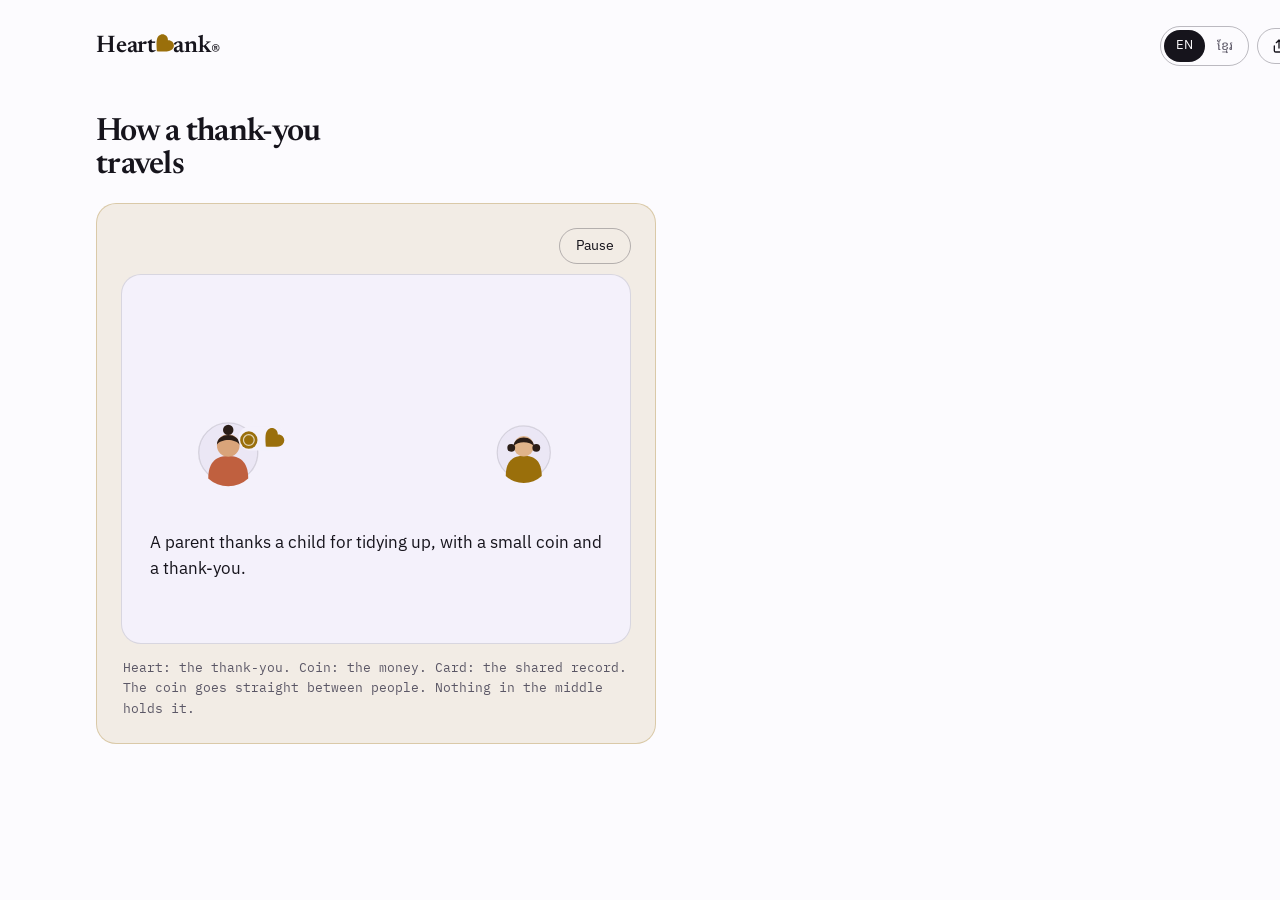
==== commit 6b73efd5: "drawing: one eraser under the traveling coin and heart, no arrow stubs" ====
--- a/Explainer.html
+++ b/Explainer.html
@@ -10,7 +10,7 @@
 <title>heartbank.org landing (en, light, desk)</title>
 </head>
 <body>
-<div class="board desk"><header><div class="wordmark">Heart<svg viewBox="0 0 24 24" aria-hidden="true"><path fill="currentColor" d="M3.9743 20.0257L3.8824 18.0670C3.5430 11.1232 3.3167 6.5411 5.9896 3.8683C8.1675 1.6904 11.5899 1.6904 13.7678 3.8683C14.9981 5.0986 15.6062 6.8523 15.4719 8.5281C17.1477 8.3938 18.9014 9.0019 20.1317 10.2322C22.3096 12.4101 22.3096 15.8325 20.1317 18.0104C17.4589 20.6833 12.8768 20.4570 5.9260 20.1247L3.9743 20.0257Z"/></svg>ank<sup>®</sup></div><div class="tools"><div class="seg"><span class="on">EN</span><span class="km">ខ្មែរ</span></div><span class="share"><svg viewBox="0 0 24 24" aria-hidden="true"><path d="M12 3v12M12 3l-4 4M12 3l4 4M5 12v7a2 2 0 0 0 2 2h10a2 2 0 0 0 2-2v-7" fill="none" stroke="currentColor" stroke-width="2" stroke-linecap="round" stroke-linejoin="round"/></svg><span class="lbl">Share</span></span></div></header><section class="intro" style="padding:24px 0 8px;display:block"><h1 class="" style="font-size:2rem">How a thank-you travels</h1><div class="art" style="max-width:560px;margin-top:20px"><figure class="exp" data-explainer data-lang="en"><div class="exp-bar"><a class="exp-end" data-end href="https://thank.heartbank.org/">Open B-Treasury App &rarr;</a><div class="exp-ctl"><button type="button" class="exp-btn" data-toggle data-l-play="Play" data-l-pause="Pause" data-l-replay="Play again">Play</button></div></div><div class="poster"><div class="exp-stage"><svg viewBox="0 0 520 230" role="img" aria-label="A parent, a child, a grandparent and a fourth person: a coin and a heart pass between them while a shared card records the thanks."><defs><marker id="ar4" viewBox="0 0 10 10" refX="8" refY="5" markerWidth="7" markerHeight="7" orient="auto"><path d="M0 0L10 5L0 10Z" fill="var(--accent)"/></marker></defs><g transform="translate(90 172) scale(1.0)"><circle cx="0" cy="0" r="34" fill="var(--surface-2)" stroke="var(--line)" stroke-width="1.5"/><path d="M-23 30 C-23 10 -13 4 0 4 C13 4 23 10 23 30 A34 34 0 0 1 -23 30 Z" fill="#c0603f"/><circle cx="0" cy="-8" r="13" fill="#d9a47a"/><path d="M-13 -9 C-13 -24 13 -24 13 -9 C8 -16 -8 -16 -13 -9 Z" fill="#2a1d17"/><circle cx="0" cy="-26" r="6" fill="#2a1d17"/></g><g transform="translate(430 172) scale(0.9)"><circle cx="0" cy="0" r="34" fill="var(--surface-2)" stroke="var(--line)" stroke-width="1.5"/><path d="M-23 30 C-23 10 -13 4 0 4 C13 4 23 10 23 30 A34 34 0 0 1 -23 30 Z" fill="var(--accent)"/><circle cx="0" cy="-8" r="13" fill="#e0b48a"/><path d="M-13 -8 C-13 -23 13 -23 13 -8 C8 -15 -8 -15 -13 -8 Z" fill="#2a1d17"/><circle cx="-16" cy="-6" r="5" fill="#2a1d17"/><circle cx="16" cy="-6" r="5" fill="#2a1d17"/></g><g transform="translate(260 44) scale(1.0)"><circle cx="0" cy="0" r="34" fill="var(--surface-2)" stroke="var(--line)" stroke-width="1.5"/><path d="M-23 30 C-23 10 -13 4 0 4 C13 4 23 10 23 30 A34 34 0 0 1 -23 30 Z" fill="#4f7a62"/><circle cx="0" cy="-8" r="13" fill="#b98a63"/><path d="M-13 -7 C-14 -24 14 -24 13 -7 C9 -15 -9 -15 -13 -7 Z" fill="#c9c4c0"/></g><g transform="translate(480 44) scale(0.95)"><circle cx="0" cy="0" r="34" fill="var(--surface-2)" stroke="var(--line)" stroke-width="1.5"/><path d="M-23 30 C-23 10 -13 4 0 4 C13 4 23 10 23 30 A34 34 0 0 1 -23 30 Z" fill="#6b5b95"/><circle cx="0" cy="-8" r="13" fill="#c99a6e"/><path d="M-13 -9 C-13 -24 13 -24 13 -9 C8 -16 -8 -16 -13 -9 Z" fill="#2a1d17"/><circle cx="0" cy="-26" r="6" fill="#2a1d17"/></g><path d="M128 158 C190 128 330 128 392 158" fill="none" stroke="var(--accent)" stroke-width="3" stroke-linecap="round" opacity=".3" marker-end="url(#ar4)"/><g transform="translate(260 204)"><rect x="-46" y="-17" width="92" height="34" rx="8" fill="var(--bg)" stroke="var(--accent)" stroke-width="2"/><line x1="-32" y1="-4" x2="6" y2="-4" stroke="var(--accent)" stroke-width="3" stroke-linecap="round"/><line x1="-32" y1="7" x2="-8" y2="7" stroke="var(--line-strong)" stroke-width="3" stroke-linecap="round"/><path transform="translate(26 1) scale(0.68) translate(-12.7237 -11.2776)" d="M3.9743 20.0257L3.8824 18.0670C3.5430 11.1232 3.3167 6.5411 5.9896 3.8683C8.1675 1.6904 11.5899 1.6904 13.7678 3.8683C14.9981 5.0986 15.6062 6.8523 15.4719 8.5281C17.1477 8.3938 18.9014 9.0019 20.1317 10.2322C22.3096 12.4101 22.3096 15.8325 20.1317 18.0104C17.4589 20.6833 12.8768 20.4570 5.9260 20.1247L3.9743 20.0257Z" fill="var(--accent)"/></g><path d="M412 142 C384 112 346 84 308 62" fill="none" stroke="var(--accent)" stroke-width="3" stroke-linecap="round" opacity=".3" marker-end="url(#ar4)"/><path d="M312 44 C346 30 380 30 408 44" fill="none" stroke="var(--accent)" stroke-width="3" stroke-linecap="round" opacity="1" marker-end="url(#ar4)"/><circle cx="393" cy="44" r="15" fill="var(--surface)"/><circle cx="423" cy="41" r="15" fill="var(--surface)"/><path d="M393 34 A10 10 0 0 0 393 54 Z" fill="var(--accent)"/><path transform="translate(423 41) scale(1.2) translate(-12.7237 -11.2776)" d="M3.9743 20.0257L3.8824 18.0670C3.5430 11.1232 3.3167 6.5411 5.9896 3.8683C8.1675 1.6904 11.5899 1.6904 13.7678 3.8683C14.9981 5.0986 15.6062 6.8523 15.4719 8.5281C17.1477 8.3938 18.9014 9.0019 20.1317 10.2322C22.3096 12.4101 22.3096 15.8325 20.1317 18.0104C17.4589 20.6833 12.8768 20.4570 5.9260 20.1247L3.9743 20.0257Z" fill="var(--accent)"/></svg></div><template><svg viewBox="0 0 520 230" role="img" aria-label="A parent, a child, a grandparent and a fourth person: a coin and a heart pass between them while a shared card records the thanks."><defs><marker id="arA" viewBox="0 0 10 10" refX="8" refY="5" markerWidth="7" markerHeight="7" orient="auto"><path d="M0 0L10 5L0 10Z" fill="var(--accent)"/></marker></defs><g transform="translate(90 172) scale(1.0)"><circle cx="0" cy="0" r="34" fill="var(--surface-2)" stroke="var(--line)" stroke-width="1.5"/><path d="M-23 30 C-23 10 -13 4 0 4 C13 4 23 10 23 30 A34 34 0 0 1 -23 30 Z" fill="#c0603f"/><circle cx="0" cy="-8" r="13" fill="#d9a47a"/><path d="M-13 -9 C-13 -24 13 -24 13 -9 C8 -16 -8 -16 -13 -9 Z" fill="#2a1d17"/><circle cx="0" cy="-26" r="6" fill="#2a1d17"/></g><g transform="translate(430 172) scale(0.9)"><circle cx="0" cy="0" r="34" fill="var(--surface-2)" stroke="var(--line)" stroke-width="1.5"/><path d="M-23 30 C-23 10 -13 4 0 4 C13 4 23 10 23 30 A34 34 0 0 1 -23 30 Z" fill="var(--accent)"/><circle cx="0" cy="-8" r="13" fill="#e0b48a"/><path d="M-13 -8 C-13 -23 13 -23 13 -8 C8 -15 -8 -15 -13 -8 Z" fill="#2a1d17"/><circle cx="-16" cy="-6" r="5" fill="#2a1d17"/><circle cx="16" cy="-6" r="5" fill="#2a1d17"/></g><g data-id="elder" opacity="0"><g transform="translate(260 44) scale(1.0)"><circle cx="0" cy="0" r="34" fill="var(--surface-2)" stroke="var(--line)" stroke-width="1.5"/><path d="M-23 30 C-23 10 -13 4 0 4 C13 4 23 10 23 30 A34 34 0 0 1 -23 30 Z" fill="#4f7a62"/><circle cx="0" cy="-8" r="13" fill="#b98a63"/><path d="M-13 -7 C-14 -24 14 -24 13 -7 C9 -15 -9 -15 -13 -7 Z" fill="#c9c4c0"/></g></g><g data-id="friend" opacity="0"><g transform="translate(480 44) scale(0.95)"><circle cx="0" cy="0" r="34" fill="var(--surface-2)" stroke="var(--line)" stroke-width="1.5"/><path d="M-23 30 C-23 10 -13 4 0 4 C13 4 23 10 23 30 A34 34 0 0 1 -23 30 Z" fill="#6b5b95"/><circle cx="0" cy="-8" r="13" fill="#c99a6e"/><path d="M-13 -9 C-13 -24 13 -24 13 -9 C8 -16 -8 -16 -13 -9 Z" fill="#2a1d17"/><circle cx="0" cy="-26" r="6" fill="#2a1d17"/></g></g><path data-id="pA" d="M128 158 C190 128 330 128 392 158" fill="none" stroke="var(--accent)" stroke-width="3" stroke-linecap="round" marker-end="url(#arA)" opacity="0"/><path data-id="pB" d="M412 142 C384 112 346 84 308 62" fill="none" stroke="var(--accent)" stroke-width="3" stroke-linecap="round" marker-end="url(#arA)" opacity="0"/><path data-id="pC" d="M312 44 C346 30 380 30 408 44" fill="none" stroke="var(--accent)" stroke-width="3" stroke-linecap="round" marker-end="url(#arA)" opacity="0"/><g data-id="card" opacity="0" transform="translate(260 204)"><rect x="-46" y="-17" width="92" height="34" rx="8" fill="var(--bg)" stroke="var(--accent)" stroke-width="2"/><line data-id="ln1" x1="-32" y1="-4" x2="6" y2="-4" stroke="var(--accent)" stroke-width="3" stroke-linecap="round" opacity="0"/><line data-id="ln2" x1="-32" y1="7" x2="-8" y2="7" stroke="var(--line-strong)" stroke-width="3" stroke-linecap="round" opacity="0"/><g data-id="cardHeart" opacity="0" transform="translate(26 1) scale(0)"><path transform="translate(0 0) scale(0.8) translate(-12.7237 -11.2776)" d="M3.9743 20.0257L3.8824 18.0670C3.5430 11.1232 3.3167 6.5411 5.9896 3.8683C8.1675 1.6904 11.5899 1.6904 13.7678 3.8683C14.9981 5.0986 15.6062 6.8523 15.4719 8.5281C17.1477 8.3938 18.9014 9.0019 20.1317 10.2322C22.3096 12.4101 22.3096 15.8325 20.1317 18.0104C17.4589 20.6833 12.8768 20.4570 5.9260 20.1247L3.9743 20.0257Z" fill="var(--accent)"/></g></g><g data-id="trav1" opacity="0"><circle cx="-15" cy="0" r="15" fill="var(--surface)"/><circle cx="15" cy="-3" r="15" fill="var(--surface)"/><circle cx="-15" cy="0" r="10" fill="var(--accent)"/><circle cx="-15" cy="0" r="6.2" fill="none" stroke="var(--accent-ink)" stroke-width="1.4" opacity=".7"/><path transform="translate(15 -3) scale(1.2) translate(-12.7237 -11.2776)" d="M3.9743 20.0257L3.8824 18.0670C3.5430 11.1232 3.3167 6.5411 5.9896 3.8683C8.1675 1.6904 11.5899 1.6904 13.7678 3.8683C14.9981 5.0986 15.6062 6.8523 15.4719 8.5281C17.1477 8.3938 18.9014 9.0019 20.1317 10.2322C22.3096 12.4101 22.3096 15.8325 20.1317 18.0104C17.4589 20.6833 12.8768 20.4570 5.9260 20.1247L3.9743 20.0257Z" fill="var(--accent)"/></g><g data-id="trav2" opacity="0"><circle cx="-15" cy="0" r="15" fill="var(--surface)"/><circle cx="15" cy="-3" r="15" fill="var(--surface)"/><path d="M-15 -10 A10 10 0 0 0 -15 10 Z" fill="var(--accent)"/><path transform="translate(15 -3) scale(1.2) translate(-12.7237 -11.2776)" d="M3.9743 20.0257L3.8824 18.0670C3.5430 11.1232 3.3167 6.5411 5.9896 3.8683C8.1675 1.6904 11.5899 1.6904 13.7678 3.8683C14.9981 5.0986 15.6062 6.8523 15.4719 8.5281C17.1477 8.3938 18.9014 9.0019 20.1317 10.2322C22.3096 12.4101 22.3096 15.8325 20.1317 18.0104C17.4589 20.6833 12.8768 20.4570 5.9260 20.1247L3.9743 20.0257Z" fill="var(--accent)"/></g><path data-id="halfR" opacity="0" d="M0 -10 A10 10 0 0 1 0 10 Z" fill="var(--accent)"/></svg></template><div class="exp-caps" aria-hidden="true"><span data-cap class="">A parent thanks a child for tidying up, with a small coin and a thank-you.</span><span data-cap class="">The thanks is written in a shared record.</span><span data-cap class="">The child keeps half and passes half on to a grandparent.</span><span data-cap class="">The thanks moves on to someone new. Thanks keep moving.</span></div></div><p class="note exp-legend">Heart: the thank-you. Coin: the money. Card: the shared record. The coin goes straight between people. Nothing in the middle holds it.</p><ol class="sr"><li>A parent thanks a child for tidying up, with a small coin and a thank-you.</li><li>The thanks is written in a shared record.</li><li>The child keeps half and passes half on to a grandparent.</li><li>The thanks moves on to someone new. Thanks keep moving.</li></ol><style>
+<div class="board desk"><header><div class="wordmark">Heart<svg viewBox="0 0 24 24" aria-hidden="true"><path fill="currentColor" d="M3.9743 20.0257L3.8824 18.0670C3.5430 11.1232 3.3167 6.5411 5.9896 3.8683C8.1675 1.6904 11.5899 1.6904 13.7678 3.8683C14.9981 5.0986 15.6062 6.8523 15.4719 8.5281C17.1477 8.3938 18.9014 9.0019 20.1317 10.2322C22.3096 12.4101 22.3096 15.8325 20.1317 18.0104C17.4589 20.6833 12.8768 20.4570 5.9260 20.1247L3.9743 20.0257Z"/></svg>ank<sup>®</sup></div><div class="tools"><div class="seg"><span class="on">EN</span><span class="km">ខ្មែរ</span></div><span class="share"><svg viewBox="0 0 24 24" aria-hidden="true"><path d="M12 3v12M12 3l-4 4M12 3l4 4M5 12v7a2 2 0 0 0 2 2h10a2 2 0 0 0 2-2v-7" fill="none" stroke="currentColor" stroke-width="2" stroke-linecap="round" stroke-linejoin="round"/></svg><span class="lbl">Share</span></span></div></header><section class="intro" style="padding:24px 0 8px;display:block"><h1 class="" style="font-size:2rem">How a thank-you travels</h1><div class="art" style="max-width:560px;margin-top:20px"><figure class="exp" data-explainer data-lang="en"><div class="exp-bar"><a class="exp-end" data-end href="https://thank.heartbank.org/">Open B-Treasury App &rarr;</a><div class="exp-ctl"><button type="button" class="exp-btn" data-toggle data-l-play="Play" data-l-pause="Pause" data-l-replay="Play again">Play</button></div></div><div class="poster"><div class="exp-stage"><svg viewBox="0 0 520 230" role="img" aria-label="A parent, a child, a grandparent and a fourth person: a coin and a heart pass between them while a shared card records the thanks."><defs><marker id="ar4" viewBox="0 0 10 10" refX="8" refY="5" markerWidth="7" markerHeight="7" orient="auto"><path d="M0 0L10 5L0 10Z" fill="var(--accent)"/></marker></defs><g transform="translate(90 172) scale(1.0)"><circle cx="0" cy="0" r="34" fill="var(--surface-2)" stroke="var(--line)" stroke-width="1.5"/><path d="M-23 30 C-23 10 -13 4 0 4 C13 4 23 10 23 30 A34 34 0 0 1 -23 30 Z" fill="#c0603f"/><circle cx="0" cy="-8" r="13" fill="#d9a47a"/><path d="M-13 -9 C-13 -24 13 -24 13 -9 C8 -16 -8 -16 -13 -9 Z" fill="#2a1d17"/><circle cx="0" cy="-26" r="6" fill="#2a1d17"/></g><g transform="translate(430 172) scale(0.9)"><circle cx="0" cy="0" r="34" fill="var(--surface-2)" stroke="var(--line)" stroke-width="1.5"/><path d="M-23 30 C-23 10 -13 4 0 4 C13 4 23 10 23 30 A34 34 0 0 1 -23 30 Z" fill="var(--accent)"/><circle cx="0" cy="-8" r="13" fill="#e0b48a"/><path d="M-13 -8 C-13 -23 13 -23 13 -8 C8 -15 -8 -15 -13 -8 Z" fill="#2a1d17"/><circle cx="-16" cy="-6" r="5" fill="#2a1d17"/><circle cx="16" cy="-6" r="5" fill="#2a1d17"/></g><g transform="translate(260 44) scale(1.0)"><circle cx="0" cy="0" r="34" fill="var(--surface-2)" stroke="var(--line)" stroke-width="1.5"/><path d="M-23 30 C-23 10 -13 4 0 4 C13 4 23 10 23 30 A34 34 0 0 1 -23 30 Z" fill="#4f7a62"/><circle cx="0" cy="-8" r="13" fill="#b98a63"/><path d="M-13 -7 C-14 -24 14 -24 13 -7 C9 -15 -9 -15 -13 -7 Z" fill="#c9c4c0"/></g><g transform="translate(480 44) scale(0.95)"><circle cx="0" cy="0" r="34" fill="var(--surface-2)" stroke="var(--line)" stroke-width="1.5"/><path d="M-23 30 C-23 10 -13 4 0 4 C13 4 23 10 23 30 A34 34 0 0 1 -23 30 Z" fill="#6b5b95"/><circle cx="0" cy="-8" r="13" fill="#c99a6e"/><path d="M-13 -9 C-13 -24 13 -24 13 -9 C8 -16 -8 -16 -13 -9 Z" fill="#2a1d17"/><circle cx="0" cy="-26" r="6" fill="#2a1d17"/></g><path d="M128 158 C190 128 330 128 392 158" fill="none" stroke="var(--accent)" stroke-width="3" stroke-linecap="round" opacity=".3" marker-end="url(#ar4)"/><g transform="translate(260 204)"><rect x="-46" y="-17" width="92" height="34" rx="8" fill="var(--bg)" stroke="var(--accent)" stroke-width="2"/><line x1="-32" y1="-4" x2="6" y2="-4" stroke="var(--accent)" stroke-width="3" stroke-linecap="round"/><line x1="-32" y1="7" x2="-8" y2="7" stroke="var(--line-strong)" stroke-width="3" stroke-linecap="round"/><path transform="translate(26 1) scale(0.68) translate(-12.7237 -11.2776)" d="M3.9743 20.0257L3.8824 18.0670C3.5430 11.1232 3.3167 6.5411 5.9896 3.8683C8.1675 1.6904 11.5899 1.6904 13.7678 3.8683C14.9981 5.0986 15.6062 6.8523 15.4719 8.5281C17.1477 8.3938 18.9014 9.0019 20.1317 10.2322C22.3096 12.4101 22.3096 15.8325 20.1317 18.0104C17.4589 20.6833 12.8768 20.4570 5.9260 20.1247L3.9743 20.0257Z" fill="var(--accent)"/></g><path d="M412 142 C384 112 346 84 308 62" fill="none" stroke="var(--accent)" stroke-width="3" stroke-linecap="round" opacity=".3" marker-end="url(#ar4)"/><path d="M312 44 C346 30 380 30 408 44" fill="none" stroke="var(--accent)" stroke-width="3" stroke-linecap="round" opacity="1" marker-end="url(#ar4)"/><rect x="381" y="28" width="55" height="28" rx="14" fill="var(--surface)"/><path d="M393 34 A10 10 0 0 0 393 54 Z" fill="var(--accent)"/><path transform="translate(423 41) scale(1.2) translate(-12.7237 -11.2776)" d="M3.9743 20.0257L3.8824 18.0670C3.5430 11.1232 3.3167 6.5411 5.9896 3.8683C8.1675 1.6904 11.5899 1.6904 13.7678 3.8683C14.9981 5.0986 15.6062 6.8523 15.4719 8.5281C17.1477 8.3938 18.9014 9.0019 20.1317 10.2322C22.3096 12.4101 22.3096 15.8325 20.1317 18.0104C17.4589 20.6833 12.8768 20.4570 5.9260 20.1247L3.9743 20.0257Z" fill="var(--accent)"/></svg></div><template><svg viewBox="0 0 520 230" role="img" aria-label="A parent, a child, a grandparent and a fourth person: a coin and a heart pass between them while a shared card records the thanks."><defs><marker id="arA" viewBox="0 0 10 10" refX="8" refY="5" markerWidth="7" markerHeight="7" orient="auto"><path d="M0 0L10 5L0 10Z" fill="var(--accent)"/></marker></defs><g transform="translate(90 172) scale(1.0)"><circle cx="0" cy="0" r="34" fill="var(--surface-2)" stroke="var(--line)" stroke-width="1.5"/><path d="M-23 30 C-23 10 -13 4 0 4 C13 4 23 10 23 30 A34 34 0 0 1 -23 30 Z" fill="#c0603f"/><circle cx="0" cy="-8" r="13" fill="#d9a47a"/><path d="M-13 -9 C-13 -24 13 -24 13 -9 C8 -16 -8 -16 -13 -9 Z" fill="#2a1d17"/><circle cx="0" cy="-26" r="6" fill="#2a1d17"/></g><g transform="translate(430 172) scale(0.9)"><circle cx="0" cy="0" r="34" fill="var(--surface-2)" stroke="var(--line)" stroke-width="1.5"/><path d="M-23 30 C-23 10 -13 4 0 4 C13 4 23 10 23 30 A34 34 0 0 1 -23 30 Z" fill="var(--accent)"/><circle cx="0" cy="-8" r="13" fill="#e0b48a"/><path d="M-13 -8 C-13 -23 13 -23 13 -8 C8 -15 -8 -15 -13 -8 Z" fill="#2a1d17"/><circle cx="-16" cy="-6" r="5" fill="#2a1d17"/><circle cx="16" cy="-6" r="5" fill="#2a1d17"/></g><g data-id="elder" opacity="0"><g transform="translate(260 44) scale(1.0)"><circle cx="0" cy="0" r="34" fill="var(--surface-2)" stroke="var(--line)" stroke-width="1.5"/><path d="M-23 30 C-23 10 -13 4 0 4 C13 4 23 10 23 30 A34 34 0 0 1 -23 30 Z" fill="#4f7a62"/><circle cx="0" cy="-8" r="13" fill="#b98a63"/><path d="M-13 -7 C-14 -24 14 -24 13 -7 C9 -15 -9 -15 -13 -7 Z" fill="#c9c4c0"/></g></g><g data-id="friend" opacity="0"><g transform="translate(480 44) scale(0.95)"><circle cx="0" cy="0" r="34" fill="var(--surface-2)" stroke="var(--line)" stroke-width="1.5"/><path d="M-23 30 C-23 10 -13 4 0 4 C13 4 23 10 23 30 A34 34 0 0 1 -23 30 Z" fill="#6b5b95"/><circle cx="0" cy="-8" r="13" fill="#c99a6e"/><path d="M-13 -9 C-13 -24 13 -24 13 -9 C8 -16 -8 -16 -13 -9 Z" fill="#2a1d17"/><circle cx="0" cy="-26" r="6" fill="#2a1d17"/></g></g><path data-id="pA" d="M128 158 C190 128 330 128 392 158" fill="none" stroke="var(--accent)" stroke-width="3" stroke-linecap="round" marker-end="url(#arA)" opacity="0"/><path data-id="pB" d="M412 142 C384 112 346 84 308 62" fill="none" stroke="var(--accent)" stroke-width="3" stroke-linecap="round" marker-end="url(#arA)" opacity="0"/><path data-id="pC" d="M312 44 C346 30 380 30 408 44" fill="none" stroke="var(--accent)" stroke-width="3" stroke-linecap="round" marker-end="url(#arA)" opacity="0"/><g data-id="card" opacity="0" transform="translate(260 204)"><rect x="-46" y="-17" width="92" height="34" rx="8" fill="var(--bg)" stroke="var(--accent)" stroke-width="2"/><line data-id="ln1" x1="-32" y1="-4" x2="6" y2="-4" stroke="var(--accent)" stroke-width="3" stroke-linecap="round" opacity="0"/><line data-id="ln2" x1="-32" y1="7" x2="-8" y2="7" stroke="var(--line-strong)" stroke-width="3" stroke-linecap="round" opacity="0"/><g data-id="cardHeart" opacity="0" transform="translate(26 1) scale(0)"><path transform="translate(0 0) scale(0.8) translate(-12.7237 -11.2776)" d="M3.9743 20.0257L3.8824 18.0670C3.5430 11.1232 3.3167 6.5411 5.9896 3.8683C8.1675 1.6904 11.5899 1.6904 13.7678 3.8683C14.9981 5.0986 15.6062 6.8523 15.4719 8.5281C17.1477 8.3938 18.9014 9.0019 20.1317 10.2322C22.3096 12.4101 22.3096 15.8325 20.1317 18.0104C17.4589 20.6833 12.8768 20.4570 5.9260 20.1247L3.9743 20.0257Z" fill="var(--accent)"/></g></g><g data-id="trav1" opacity="0"><rect x="-27" y="-16" width="55" height="28" rx="14" fill="var(--surface)"/><circle cx="-15" cy="0" r="10" fill="var(--accent)"/><circle cx="-15" cy="0" r="6.2" fill="none" stroke="var(--accent-ink)" stroke-width="1.4" opacity=".7"/><path transform="translate(15 -3) scale(1.2) translate(-12.7237 -11.2776)" d="M3.9743 20.0257L3.8824 18.0670C3.5430 11.1232 3.3167 6.5411 5.9896 3.8683C8.1675 1.6904 11.5899 1.6904 13.7678 3.8683C14.9981 5.0986 15.6062 6.8523 15.4719 8.5281C17.1477 8.3938 18.9014 9.0019 20.1317 10.2322C22.3096 12.4101 22.3096 15.8325 20.1317 18.0104C17.4589 20.6833 12.8768 20.4570 5.9260 20.1247L3.9743 20.0257Z" fill="var(--accent)"/></g><g data-id="trav2" opacity="0"><rect x="-27" y="-16" width="55" height="28" rx="14" fill="var(--surface)"/><path d="M-15 -10 A10 10 0 0 0 -15 10 Z" fill="var(--accent)"/><path transform="translate(15 -3) scale(1.2) translate(-12.7237 -11.2776)" d="M3.9743 20.0257L3.8824 18.0670C3.5430 11.1232 3.3167 6.5411 5.9896 3.8683C8.1675 1.6904 11.5899 1.6904 13.7678 3.8683C14.9981 5.0986 15.6062 6.8523 15.4719 8.5281C17.1477 8.3938 18.9014 9.0019 20.1317 10.2322C22.3096 12.4101 22.3096 15.8325 20.1317 18.0104C17.4589 20.6833 12.8768 20.4570 5.9260 20.1247L3.9743 20.0257Z" fill="var(--accent)"/></g><path data-id="halfR" opacity="0" d="M0 -10 A10 10 0 0 1 0 10 Z" fill="var(--accent)"/></svg></template><div class="exp-caps" aria-hidden="true"><span data-cap class="">A parent thanks a child for tidying up, with a small coin and a thank-you.</span><span data-cap class="">The thanks is written in a shared record.</span><span data-cap class="">The child keeps half and passes half on to a grandparent.</span><span data-cap class="">The thanks moves on to someone new. Thanks keep moving.</span></div></div><p class="note exp-legend">Heart: the thank-you. Coin: the money. Card: the shared record. The coin goes straight between people. Nothing in the middle holds it.</p><ol class="sr"><li>A parent thanks a child for tidying up, with a small coin and a thank-you.</li><li>The thanks is written in a shared record.</li><li>The child keeps half and passes half on to a grandparent.</li><li>The thanks moves on to someone new. Thanks keep moving.</li></ol><style>
 .exp{margin:0}
 .exp-stage svg{width:100%;height:auto;display:block}
 .exp-caps{display:none;position:relative;min-height:5.4em;margin-top:6px}
